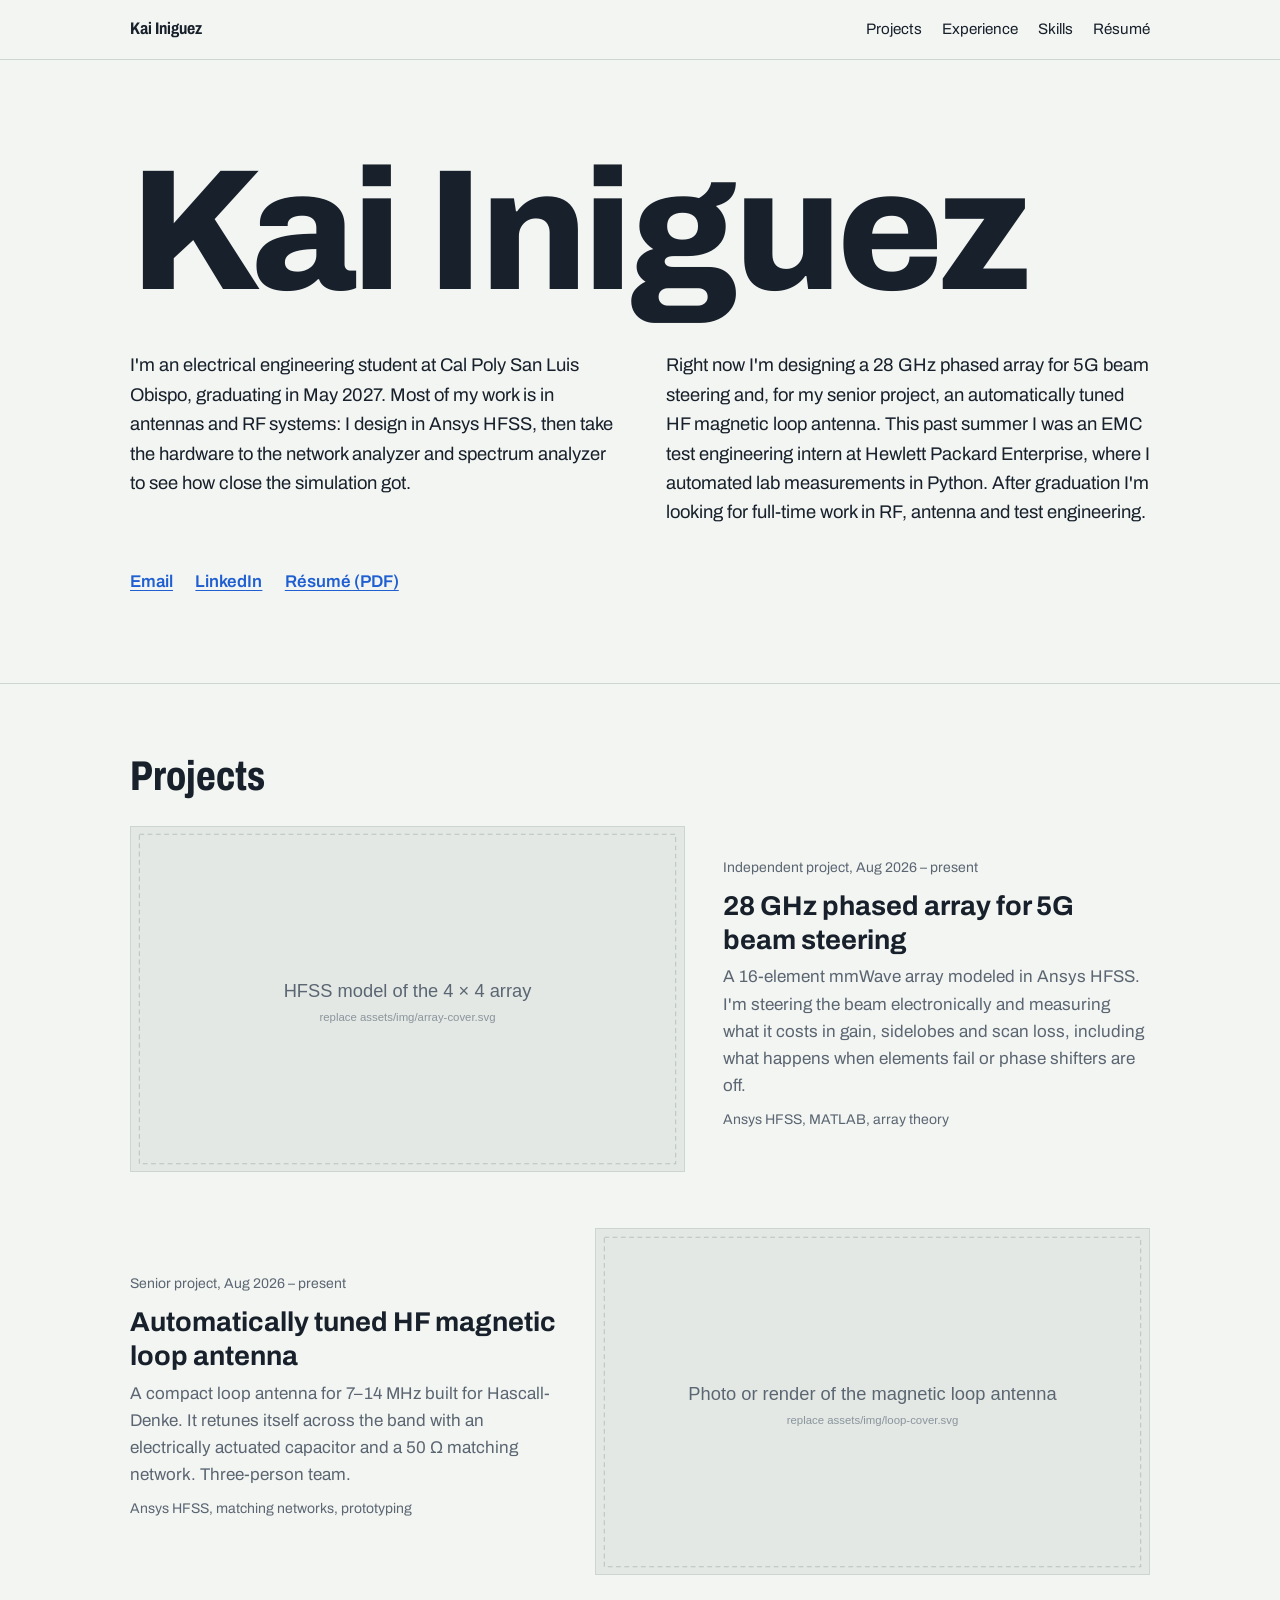
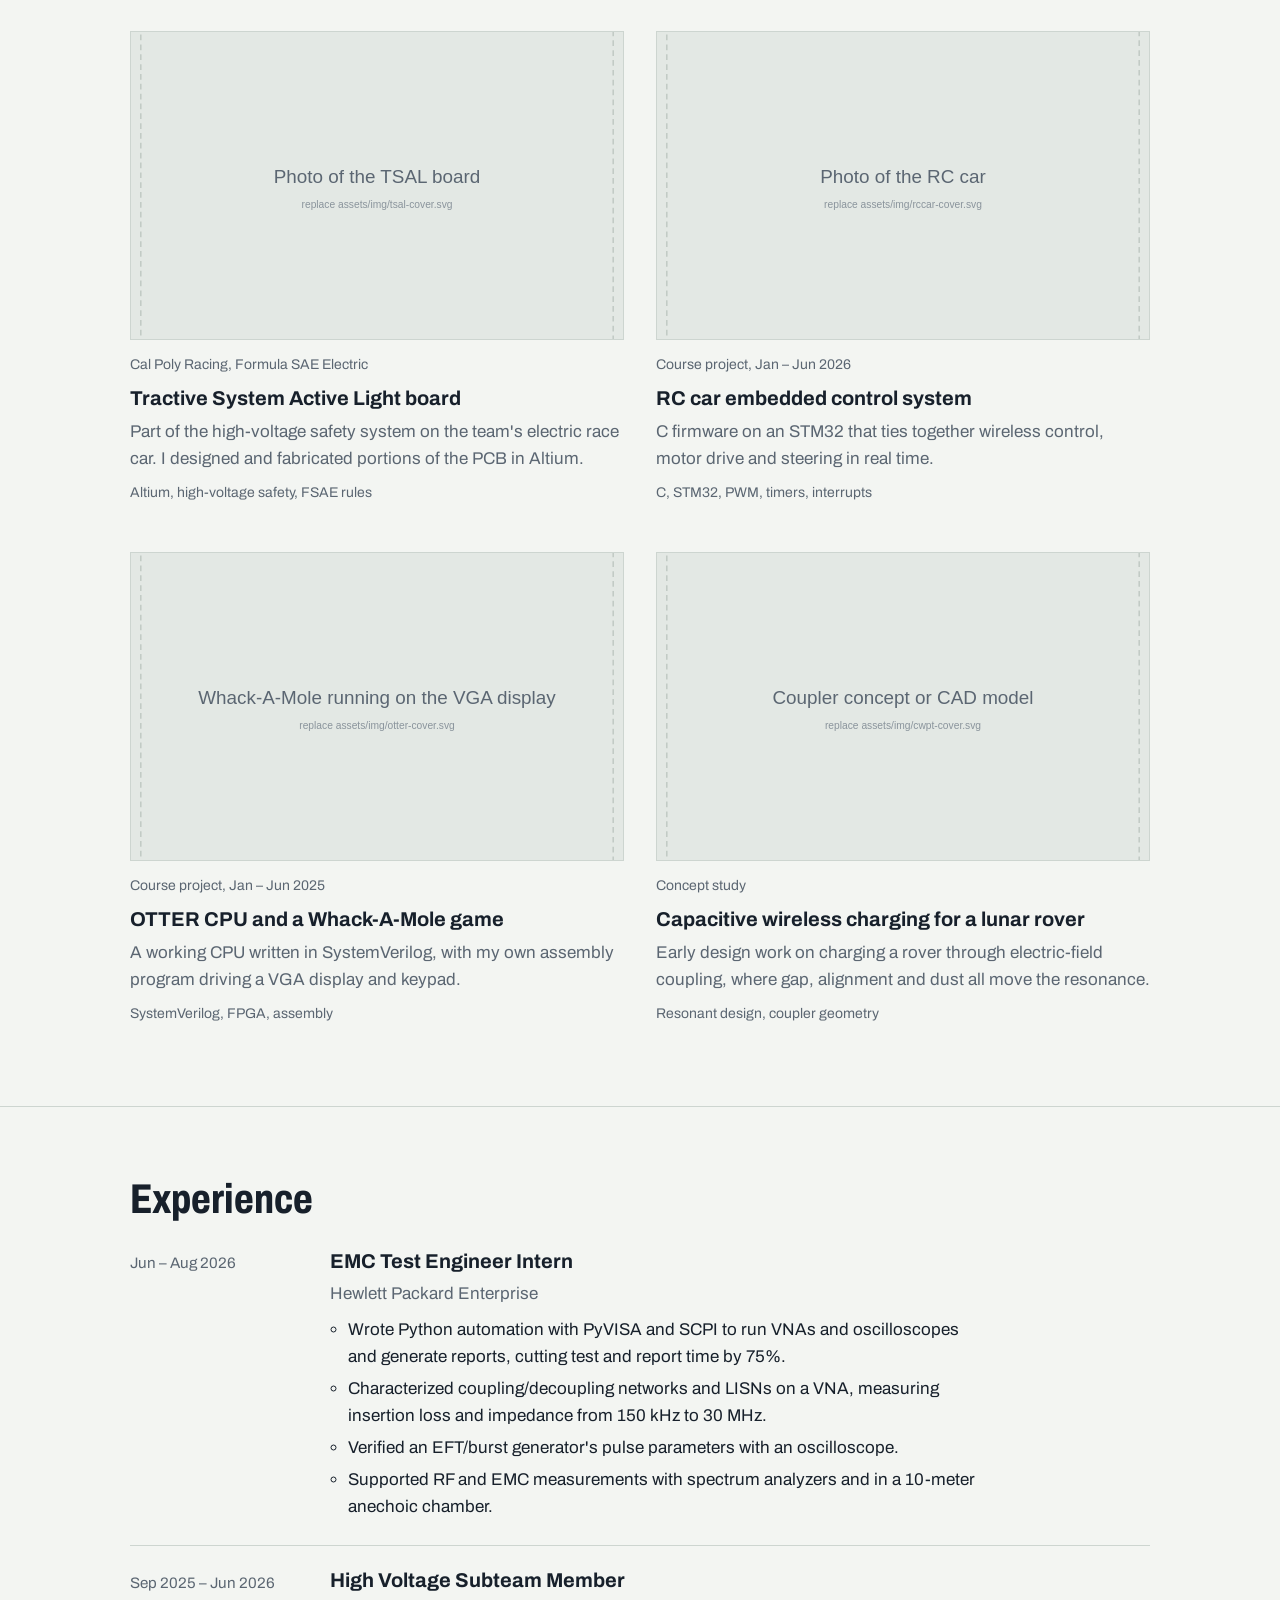
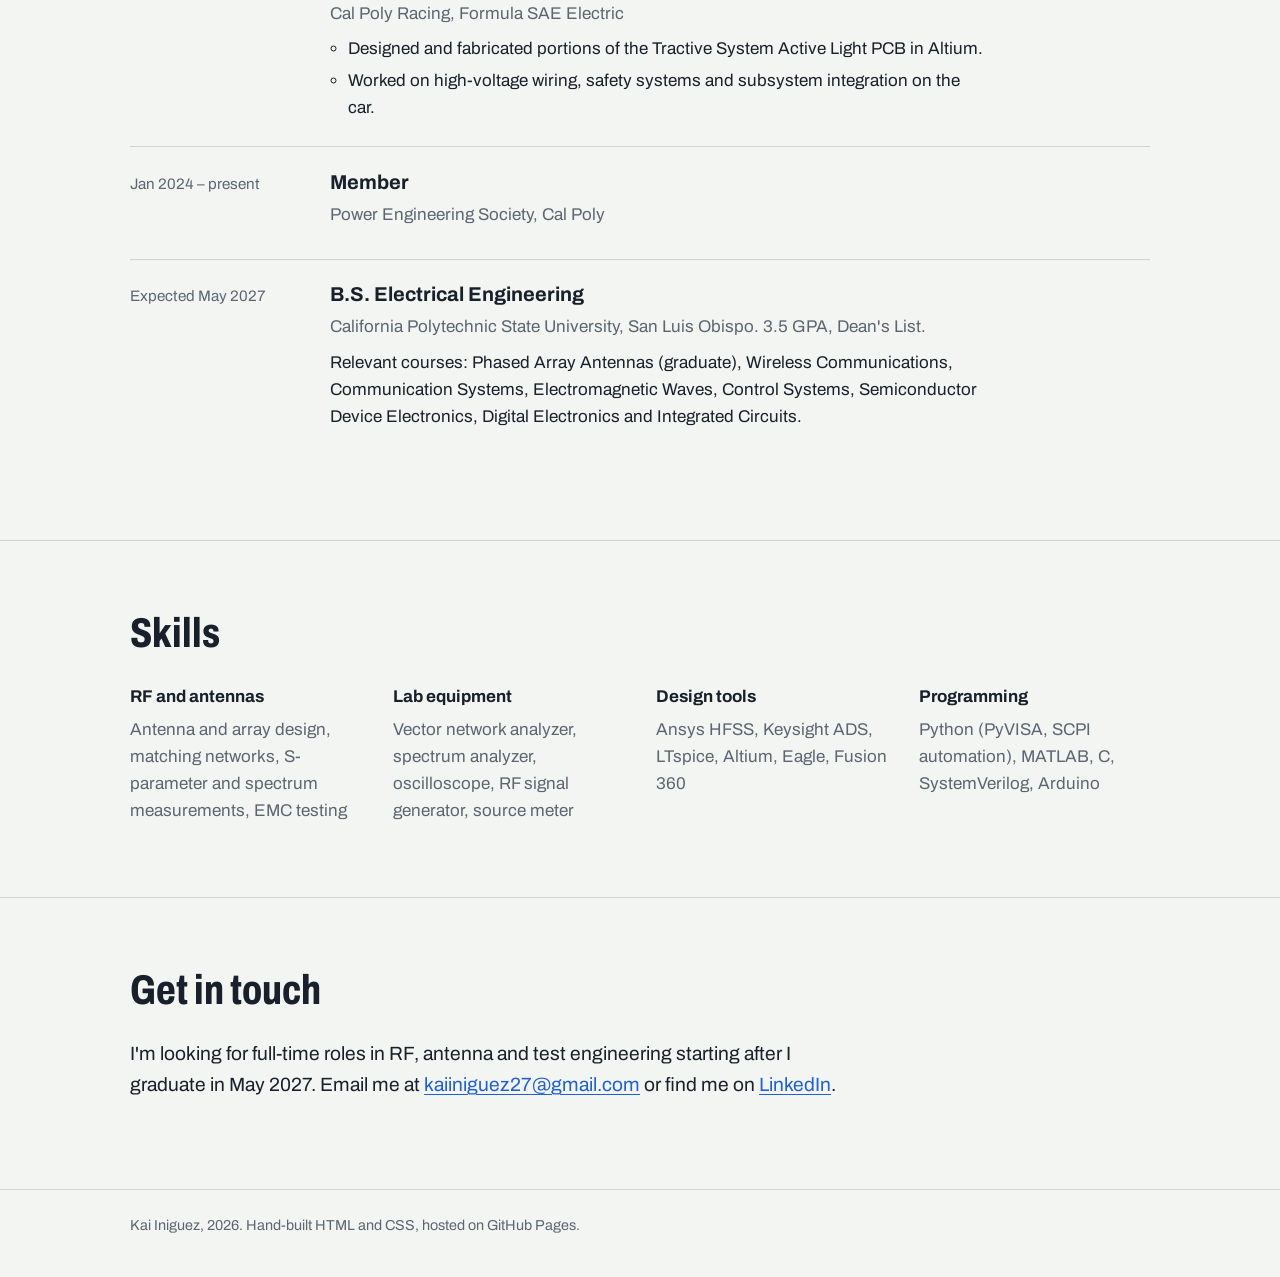
==== index.html @ 26a4c035 "Full-width name header with a longer intro Remove the network-analyzer graphic and the GitHub link, " ====
<!doctype html>
<html lang="en">
<head>
  <meta charset="utf-8">
  <meta name="viewport" content="width=device-width, initial-scale=1">
  <title>Kai Iniguez | Electrical Engineering</title>
  <meta name="description" content="Kai Iniguez, electrical engineering student at Cal Poly SLO. Antenna design, RF test and measurement, and embedded hardware projects.">
  <link rel="preconnect" href="https://fonts.googleapis.com">
  <link rel="preconnect" href="https://fonts.gstatic.com" crossorigin>
  <link href="https://fonts.googleapis.com/css2?family=Archivo:wdth,wght@62..125,400..800&display=swap" rel="stylesheet">
  <link rel="stylesheet" href="css/style.css">
</head>
<body>

  <header class="topbar">
    <div class="wrap">
      <a class="home" href="./">Kai Iniguez</a>
      <nav aria-label="Main">
        <a href="#projects">Projects</a>
        <a href="#experience">Experience</a>
        <a class="optional" href="#skills">Skills</a>
        <a href="assets/Kai-Iniguez-Resume.pdf">Résumé</a>
      </nav>
    </div>
  </header>

  <main>
    <!-- ============ INTRO ============ -->
    <div class="wrap">
      <section class="hero">
        <h1 class="display">Kai Iniguez</h1>
        <div class="intro">
          <p class="lede">
            I'm an electrical engineering student at Cal Poly San Luis Obispo,
            graduating in May 2027. Most of my work is in antennas and RF
            systems: I design in Ansys HFSS, then take the hardware to the
            network analyzer and spectrum analyzer to see how close the
            simulation got.
          </p>
          <p class="lede">
            Right now I'm designing a 28 GHz phased array for 5G beam steering
            and, for my senior project, an automatically tuned HF magnetic loop
            antenna. This past summer I was an EMC test engineering intern at
            Hewlett Packard Enterprise, where I automated lab measurements in
            Python. After graduation I'm looking for full-time work in RF,
            antenna and test engineering.
          </p>
        </div>
        <p class="links">
          <a href="mailto:kaiiniguez27@gmail.com">Email</a>
          <a href="https://www.linkedin.com/in/kai-iniguez">LinkedIn</a>
          <a href="assets/Kai-Iniguez-Resume.pdf">Résumé (PDF)</a>
        </p>
      </section>
    </div>

    <!-- ============ PROJECTS ============
         To add a project: copy one <a class="project"> block, change the
         link, image, title and text, then copy a page in /projects. -->
    <section class="section" id="projects">
      <div class="wrap">
        <h2>Projects</h2>

        <a class="feature" href="projects/phased-array.html">
          <div class="thumb">
            <img src="assets/img/array-cover.svg" alt="HFSS model of a 4 by 4 patch antenna array" loading="lazy">
          </div>
          <div>
            <p class="kind">Independent project, Aug 2026 – present</p>
            <h3>28 GHz phased array for 5G beam steering</h3>
            <p>
              A 16-element mmWave array modeled in Ansys HFSS. I'm steering the
              beam electronically and measuring what it costs in gain,
              sidelobes and scan loss, including what happens when elements
              fail or phase shifters are off.
            </p>
            <p class="tools">Ansys HFSS, MATLAB, array theory</p>
          </div>
        </a>

        <a class="feature flip" href="projects/magnetic-loop-antenna.html">
          <div class="thumb">
            <img src="assets/img/loop-cover.svg" alt="Magnetic loop antenna" loading="lazy">
          </div>
          <div>
            <p class="kind">Senior project, Aug 2026 – present</p>
            <h3>Automatically tuned HF magnetic loop antenna</h3>
            <p>
              A compact loop antenna for 7–14 MHz built for Hascall-Denke. It
              retunes itself across the band with an electrically actuated
              capacitor and a 50 Ω matching network. Three-person team.
            </p>
            <p class="tools">Ansys HFSS, matching networks, prototyping</p>
          </div>
        </a>

        <div class="grid two">
          <a class="project" href="projects/tsal-pcb.html">
            <div class="thumb">
              <img src="assets/img/tsal-cover.svg" alt="Tractive System Active Light circuit board" loading="lazy">
            </div>
            <p class="kind">Cal Poly Racing, Formula SAE Electric</p>
            <h3>Tractive System Active Light board</h3>
            <p>Part of the high-voltage safety system on the team's electric race car. I designed and fabricated portions of the PCB in Altium.</p>
            <p class="tools">Altium, high-voltage safety, FSAE rules</p>
          </a>

          <a class="project" href="projects/rc-car.html">
            <div class="thumb">
              <img src="assets/img/rccar-cover.svg" alt="RC car with STM32 controller" loading="lazy">
            </div>
            <p class="kind">Course project, Jan – Jun 2026</p>
            <h3>RC car embedded control system</h3>
            <p>C firmware on an STM32 that ties together wireless control, motor drive and steering in real time.</p>
            <p class="tools">C, STM32, PWM, timers, interrupts</p>
          </a>

          <a class="project" href="projects/otter-cpu.html">
            <div class="thumb">
              <img src="assets/img/otter-cover.svg" alt="Whack-A-Mole game on a VGA monitor" loading="lazy">
            </div>
            <p class="kind">Course project, Jan – Jun 2025</p>
            <h3>OTTER CPU and a Whack-A-Mole game</h3>
            <p>A working CPU written in SystemVerilog, with my own assembly program driving a VGA display and keypad.</p>
            <p class="tools">SystemVerilog, FPGA, assembly</p>
          </a>

          <a class="project" href="projects/capacitive-wireless-power.html">
            <div class="thumb">
              <img src="assets/img/cwpt-cover.svg" alt="Capacitive coupler concept" loading="lazy">
            </div>
            <p class="kind">Concept study</p>
            <h3>Capacitive wireless charging for a lunar rover</h3>
            <p>Early design work on charging a rover through electric-field coupling, where gap, alignment and dust all move the resonance.</p>
            <p class="tools">Resonant design, coupler geometry</p>
          </a>
        </div>
      </div>
    </section>

    <!-- ============ EXPERIENCE ============ -->
    <section class="section" id="experience">
      <div class="wrap">
        <h2>Experience</h2>
        <ol class="timeline">
          <li>
            <div class="when">Jun – Aug 2026</div>
            <div>
              <h3>EMC Test Engineer Intern</h3>
              <p class="org">Hewlett Packard Enterprise</p>
              <ul>
                <li>Wrote Python automation with PyVISA and SCPI to run VNAs and oscilloscopes and generate reports, cutting test and report time by 75%.</li>
                <li>Characterized coupling/decoupling networks and LISNs on a VNA, measuring insertion loss and impedance from 150 kHz to 30 MHz.</li>
                <li>Verified an EFT/burst generator's pulse parameters with an oscilloscope.</li>
                <li>Supported RF and EMC measurements with spectrum analyzers and in a 10-meter anechoic chamber.</li>
              </ul>
            </div>
          </li>
          <li>
            <div class="when">Sep 2025 – Jun 2026</div>
            <div>
              <h3>High Voltage Subteam Member</h3>
              <p class="org">Cal Poly Racing, Formula SAE Electric</p>
              <ul>
                <li>Designed and fabricated portions of the Tractive System Active Light PCB in Altium.</li>
                <li>Worked on high-voltage wiring, safety systems and subsystem integration on the car.</li>
              </ul>
            </div>
          </li>
          <li>
            <div class="when">Jan 2024 – present</div>
            <div>
              <h3>Member</h3>
              <p class="org">Power Engineering Society, Cal Poly</p>
            </div>
          </li>
          <li>
            <div class="when">Expected May 2027</div>
            <div>
              <h3>B.S. Electrical Engineering</h3>
              <p class="org">California Polytechnic State University, San Luis Obispo. 3.5 GPA, Dean's List.</p>
              <p>Relevant courses: Phased Array Antennas (graduate), Wireless Communications, Communication Systems, Electromagnetic Waves, Control Systems, Semiconductor Device Electronics, Digital Electronics and Integrated Circuits.</p>
            </div>
          </li>
        </ol>
      </div>
    </section>

    <!-- ============ SKILLS ============ -->
    <section class="section" id="skills">
      <div class="wrap">
        <h2>Skills</h2>
        <dl class="skills">
          <div>
            <dt>RF and antennas</dt>
            <dd>Antenna and array design, matching networks, S-parameter and spectrum measurements, EMC testing</dd>
          </div>
          <div>
            <dt>Lab equipment</dt>
            <dd>Vector network analyzer, spectrum analyzer, oscilloscope, RF signal generator, source meter</dd>
          </div>
          <div>
            <dt>Design tools</dt>
            <dd>Ansys HFSS, Keysight ADS, LTspice, Altium, Eagle, Fusion 360</dd>
          </div>
          <div>
            <dt>Programming</dt>
            <dd>Python (PyVISA, SCPI automation), MATLAB, C, SystemVerilog, Arduino</dd>
          </div>
        </dl>
      </div>
    </section>

    <!-- ============ CONTACT ============ -->
    <section class="section contact" id="contact">
      <div class="wrap">
        <h2>Get in touch</h2>
        <p>
          I'm looking for full-time roles in RF, antenna and test engineering
          starting after I graduate in May 2027. Email me at
          <a href="mailto:kaiiniguez27@gmail.com">kaiiniguez27@gmail.com</a>
          or find me on <a href="https://www.linkedin.com/in/kai-iniguez">LinkedIn</a>.
        </p>
      </div>
    </section>
  </main>

  <footer class="footer">
    <div class="wrap">Kai Iniguez, 2026. Hand-built HTML and CSS, hosted on GitHub Pages.</div>
  </footer>

</body>
</html>
---- css/style.css ----
/* ------------------------------------------------------------------
   Portfolio styles
   Colors and fonts live in :root so you can retheme in one place.
   ------------------------------------------------------------------ */

:root {
  --paper: #f3f5f2;
  --ink: #17202b;
  --muted: #5b6672;
  --rule: #cdd5d0;
  --probe: #1f5fd1;      /* link + accent color (scope channel 2 blue) */
  --screen: #10161c;     /* oscilloscope screen in the header */
  --trace: #f2c230;      /* oscilloscope trace */
  --grat: #26313b;       /* oscilloscope graticule */

  --font: "Archivo", system-ui, -apple-system, "Segoe UI", sans-serif;
  --measure: 66ch;
  --page: 1100px;
  --gutter: clamp(16px, 4vw, 40px);
}

*,
*::before,
*::after { box-sizing: border-box; }

html { -webkit-text-size-adjust: 100%; }

body {
  margin: 0;
  background: var(--paper);
  color: var(--ink);
  font-family: var(--font);
  font-size: 1.0625rem;
  line-height: 1.6;
  font-variation-settings: "wdth" 100;
}

img { max-width: 100%; display: block; }

a { color: var(--probe); text-underline-offset: 0.18em; text-decoration-thickness: 1px; }
a:hover { text-decoration-thickness: 2px; }
a:focus-visible,
button:focus-visible {
  outline: 2px solid var(--probe);
  outline-offset: 3px;
  border-radius: 2px;
}

.wrap {
  max-width: var(--page);
  margin: 0 auto;
  padding: 0 var(--gutter);
}

/* ---------- top bar ---------- */

.topbar {
  border-bottom: 1px solid var(--rule);
}
.topbar .wrap {
  display: flex;
  align-items: baseline;
  justify-content: space-between;
  gap: 1rem;
  padding-top: 1rem;
  padding-bottom: 1rem;
}
.topbar .home {
  color: var(--ink);
  text-decoration: none;
  font-weight: 700;
  font-stretch: 80%;
  font-variation-settings: "wdth" 80;
  font-size: 1.05rem;
}
.topbar nav {
  display: flex;
  gap: 1.25rem;
  flex-wrap: wrap;
  font-size: 0.95rem;
}
.topbar nav a { color: var(--ink); text-decoration: none; }
.topbar nav a:hover { color: var(--probe); }

/* ---------- display type ---------- */

.display {
  font-weight: 800;
  font-variation-settings: "wdth" 68;
  font-stretch: 68%;
  line-height: 0.92;
  letter-spacing: -0.01em;
  margin: 0;
}

h2 {
  font-weight: 750;
  font-variation-settings: "wdth" 75;
  font-stretch: 75%;
  font-size: clamp(1.9rem, 4vw, 2.6rem);
  line-height: 1;
  margin: 0 0 1.75rem;
}

h3 {
  font-weight: 700;
  font-size: 1.25rem;
  line-height: 1.25;
  margin: 0 0 0.4rem;
}

p { margin: 0 0 1rem; max-width: var(--measure); }

/* ---------- hero ---------- */

.hero {
  padding: clamp(3rem, 8vw, 6rem) 0 clamp(3rem, 6vw, 4.5rem);
}
/* name runs the full width of the page */
.hero .display {
  font-size: clamp(3.2rem, 14.5vw, 10.75rem);
  font-variation-settings: "wdth" 100;
  font-stretch: 100%;
  letter-spacing: -0.025em;
  line-height: 0.88;
  margin-bottom: clamp(1.75rem, 4vw, 2.75rem);
}
.hero .intro {
  display: grid;
  grid-template-columns: 1fr 1fr;
  gap: 0 clamp(1.5rem, 4vw, 3.5rem);
}
.hero .lede {
  font-size: 1.15rem;
  margin: 0 0 1rem;
  max-width: 48ch;
}
.hero .links {
  display: flex;
  flex-wrap: wrap;
  gap: 0.6rem 1.4rem;
  margin-top: 1.5rem;
  font-weight: 600;
}

/* The oscilloscope: the one decorative moment on the site */
.scope {
  background: var(--screen);
  border-radius: 6px;
  padding: 14px 14px 10px;
  color: #9fb0bf;
  font-size: 0.8rem;
}
.scope svg { width: 100%; height: auto; display: block; }
.scope .grat line { stroke: var(--grat); stroke-width: 1; }
.scope .grat line.axis { stroke: #3a4752; }
.scope .wave {
  fill: none;
  stroke: var(--trace);
  stroke-width: 2.25;
  stroke-linejoin: round;
  filter: drop-shadow(0 0 3px rgba(242, 194, 48, 0.55));
  stroke-dasharray: 1600;
  stroke-dashoffset: 1600;
  animation: sweep 2.4s cubic-bezier(.45, .05, .35, 1) 0.3s forwards;
}
.scope .readout {
  display: flex;
  justify-content: space-between;
  gap: 1rem;
  padding-top: 8px;
  font-variant-numeric: tabular-nums;
}
.scope .readout b { color: var(--trace); font-weight: 600; }

@keyframes sweep { to { stroke-dashoffset: 0; } }

@media (prefers-reduced-motion: reduce) {
  .scope .wave { animation: none; stroke-dashoffset: 0; }
}

/* ---------- sections ---------- */

.section {
  border-top: 1px solid var(--rule);
  padding: clamp(2.75rem, 6vw, 4.5rem) 0;
}

/* ---------- project index ---------- */

.feature {
  display: grid;
  grid-template-columns: 1.3fr 1fr;
  gap: clamp(1.25rem, 3vw, 2.5rem);
  align-items: center;
  text-decoration: none;
  color: inherit;
  margin-bottom: clamp(2.5rem, 5vw, 3.5rem);
}
.feature h3 { font-size: 1.7rem; }

.grid {
  display: grid;
  grid-template-columns: repeat(3, 1fr);
  gap: clamp(1.75rem, 3vw, 2.5rem) clamp(1.25rem, 2.5vw, 2rem);
}

.project {
  display: block;
  text-decoration: none;
  color: inherit;
}
.project .thumb,
.feature .thumb {
  border: 1px solid var(--rule);
  background: #e6eae6;
  aspect-ratio: 4 / 3;
  overflow: hidden;
  margin-bottom: 0.9rem;
}
.feature .thumb { aspect-ratio: 16 / 10; margin-bottom: 0; }
.project .thumb img,
.feature .thumb img {
  width: 100%;
  height: 100%;
  object-fit: cover;
}
.project p,
.feature p { color: var(--muted); margin-bottom: 0.6rem; }
.project h3,
.feature h3 { color: var(--ink); }

.project:hover h3,
.feature:hover h3 { color: var(--probe); text-decoration: underline; text-underline-offset: 0.18em; }

.tools {
  font-size: 0.875rem;
  color: var(--ink);
  margin: 0;
}
.kind {
  font-size: 0.875rem;
  color: var(--muted);
  margin: 0 0 0.3rem;
}

/* ---------- experience ---------- */

.timeline { list-style: none; padding: 0; margin: 0; }
.timeline li {
  display: grid;
  grid-template-columns: 11rem 1fr;
  gap: 1.5rem;
  padding: 1.4rem 0;
  border-top: 1px solid var(--rule);
}
.timeline li:first-child { border-top: 0; padding-top: 0; }
.timeline .when {
  color: var(--muted);
  font-size: 0.95rem;
  font-variant-numeric: tabular-nums;
  padding-top: 0.15rem;
}
.timeline .org { color: var(--muted); margin: 0 0 0.5rem; }
.timeline ul { margin: 0; padding-left: 1.1rem; max-width: var(--measure); }
.timeline ul li { display: list-item; border: 0; padding: 0.15rem 0; }

/* ---------- skills ---------- */

.skills {
  display: grid;
  grid-template-columns: repeat(4, 1fr);
  gap: 1.5rem 2rem;
  margin: 0;
}
.skills dt { font-weight: 700; margin-bottom: 0.35rem; }
.skills dd { margin: 0; color: var(--muted); }

/* ---------- contact / footer ---------- */

.contact p { font-size: 1.2rem; }

.footer {
  border-top: 1px solid var(--rule);
  padding: 1.5rem 0 2.5rem;
  color: var(--muted);
  font-size: 0.9rem;
}

/* ---------- project detail page ---------- */

.back {
  display: inline-block;
  margin: 2rem 0 0;
  font-weight: 600;
}

.detail-head {
  padding: 1.75rem 0 2.25rem;
}
.detail-head .display { font-size: clamp(2.8rem, 8vw, 5.5rem); max-width: 16ch; }
.detail-head .lede { font-size: 1.2rem; margin-top: 1.25rem; max-width: 52ch; }

.specs {
  width: 100%;
  border-collapse: collapse;
  margin: 0 0 2.5rem;
  font-size: 0.975rem;
}
.specs th,
.specs td {
  text-align: left;
  vertical-align: top;
  padding: 0.6rem 0;
  border-top: 1px solid var(--rule);
}
.specs tr:last-child th,
.specs tr:last-child td { border-bottom: 1px solid var(--rule); }
.specs th { width: 9rem; font-weight: 600; color: var(--muted); padding-right: 1rem; }

.detail-body {
  display: grid;
  grid-template-columns: minmax(0, 1fr) 17rem;
  gap: clamp(2rem, 5vw, 4rem);
  align-items: start;
}
.detail-body aside { position: sticky; top: 1.5rem; }
.detail-body aside .specs { margin-bottom: 1.25rem; }
.detail-body aside .specs th { width: auto; display: block; border: 0; padding: 0.7rem 0 0; }
.detail-body aside .specs td { display: block; border-top: 0; padding-top: 0.1rem; }
.detail-body aside .specs tr { display: block; border-top: 1px solid var(--rule); }
.detail-body aside .specs tr:last-child { border-bottom: 1px solid var(--rule); }
.detail-body aside .specs tr:last-child th,
.detail-body aside .specs tr:last-child td { border-bottom: 0; }
.detail-body aside .specs td { padding-bottom: 0.7rem; }
.detail-body aside .actions { display: grid; gap: 0.5rem; font-weight: 600; }

.prose h2 {
  font-size: 1.75rem;
  margin: 2.75rem 0 1rem;
}
.prose h2:first-child { margin-top: 0; }
.prose ul,
.prose ol { max-width: var(--measure); padding-left: 1.2rem; margin: 0 0 1rem; }
.prose li { margin-bottom: 0.35rem; }

figure { margin: 2rem 0; }
figure img { border: 1px solid var(--rule); background: #e6eae6; width: 100%; }
figcaption { font-size: 0.9rem; color: var(--muted); margin-top: 0.5rem; max-width: var(--measure); }

.hero-img { margin: 0 0 3rem; }
.hero-img img { aspect-ratio: 16 / 8; object-fit: cover; }

.pair {
  display: grid;
  grid-template-columns: 1fr 1fr;
  gap: 1rem;
}
.pair figure { margin: 0; }

.numbers {
  display: grid;
  grid-template-columns: repeat(3, 1fr);
  gap: 1rem;
  margin: 1.5rem 0 2rem;
  padding: 0;
  list-style: none;
}
.numbers li {
  border-left: 3px solid var(--probe);
  padding: 0.2rem 0 0.2rem 0.9rem;
  color: var(--muted);
  font-size: 0.95rem;
  line-height: 1.35;
}
.numbers strong {
  display: block;
  color: var(--ink);
  font-size: 1.6rem;
  font-variation-settings: "wdth" 75;
  font-stretch: 75%;
  font-variant-numeric: tabular-nums;
}

.next {
  display: flex;
  justify-content: space-between;
  gap: 1rem;
  border-top: 1px solid var(--rule);
  margin-top: 4rem;
  padding: 1.5rem 0;
  font-weight: 600;
}

/* ---------- responsive ---------- */

@media (max-width: 900px) {
  .hero .intro { grid-template-columns: 1fr; }
  .grid { grid-template-columns: repeat(2, 1fr); }
  .skills { grid-template-columns: repeat(2, 1fr); }
  .detail-body { grid-template-columns: 1fr; }
  .detail-body aside { position: static; order: -1; }
}

@media (max-width: 640px) {
  body { font-size: 1rem; }
  .feature { grid-template-columns: 1fr; }
  .grid { grid-template-columns: 1fr; }
  .timeline li { grid-template-columns: 1fr; gap: 0.25rem; }
  .skills { grid-template-columns: 1fr; }
  .pair { grid-template-columns: 1fr; }
  .numbers { grid-template-columns: 1fr; }
  .topbar nav { gap: 0.9rem; }
  .topbar nav a.optional { display: none; }
}

.prose .numbers { padding-left: 0; max-width: none; }

/* second featured project: image on the right */
.feature.flip > .thumb { order: 2; }
.feature.flip { grid-template-columns: 1fr 1.3fr; }

/* two-column project grid */
.grid.two { grid-template-columns: repeat(2, 1fr); }
.grid.two .thumb { aspect-ratio: 16 / 10; }

@media (max-width: 640px) {
  .feature.flip { grid-template-columns: 1fr; }
  .feature.flip > .thumb { order: 0; }
  .grid.two { grid-template-columns: 1fr; }
}

/* note shown on in-progress project pages */
.status {
  border-left: 3px solid var(--trace);
  padding: 0.2rem 0 0.2rem 0.9rem;
  color: var(--muted);
}
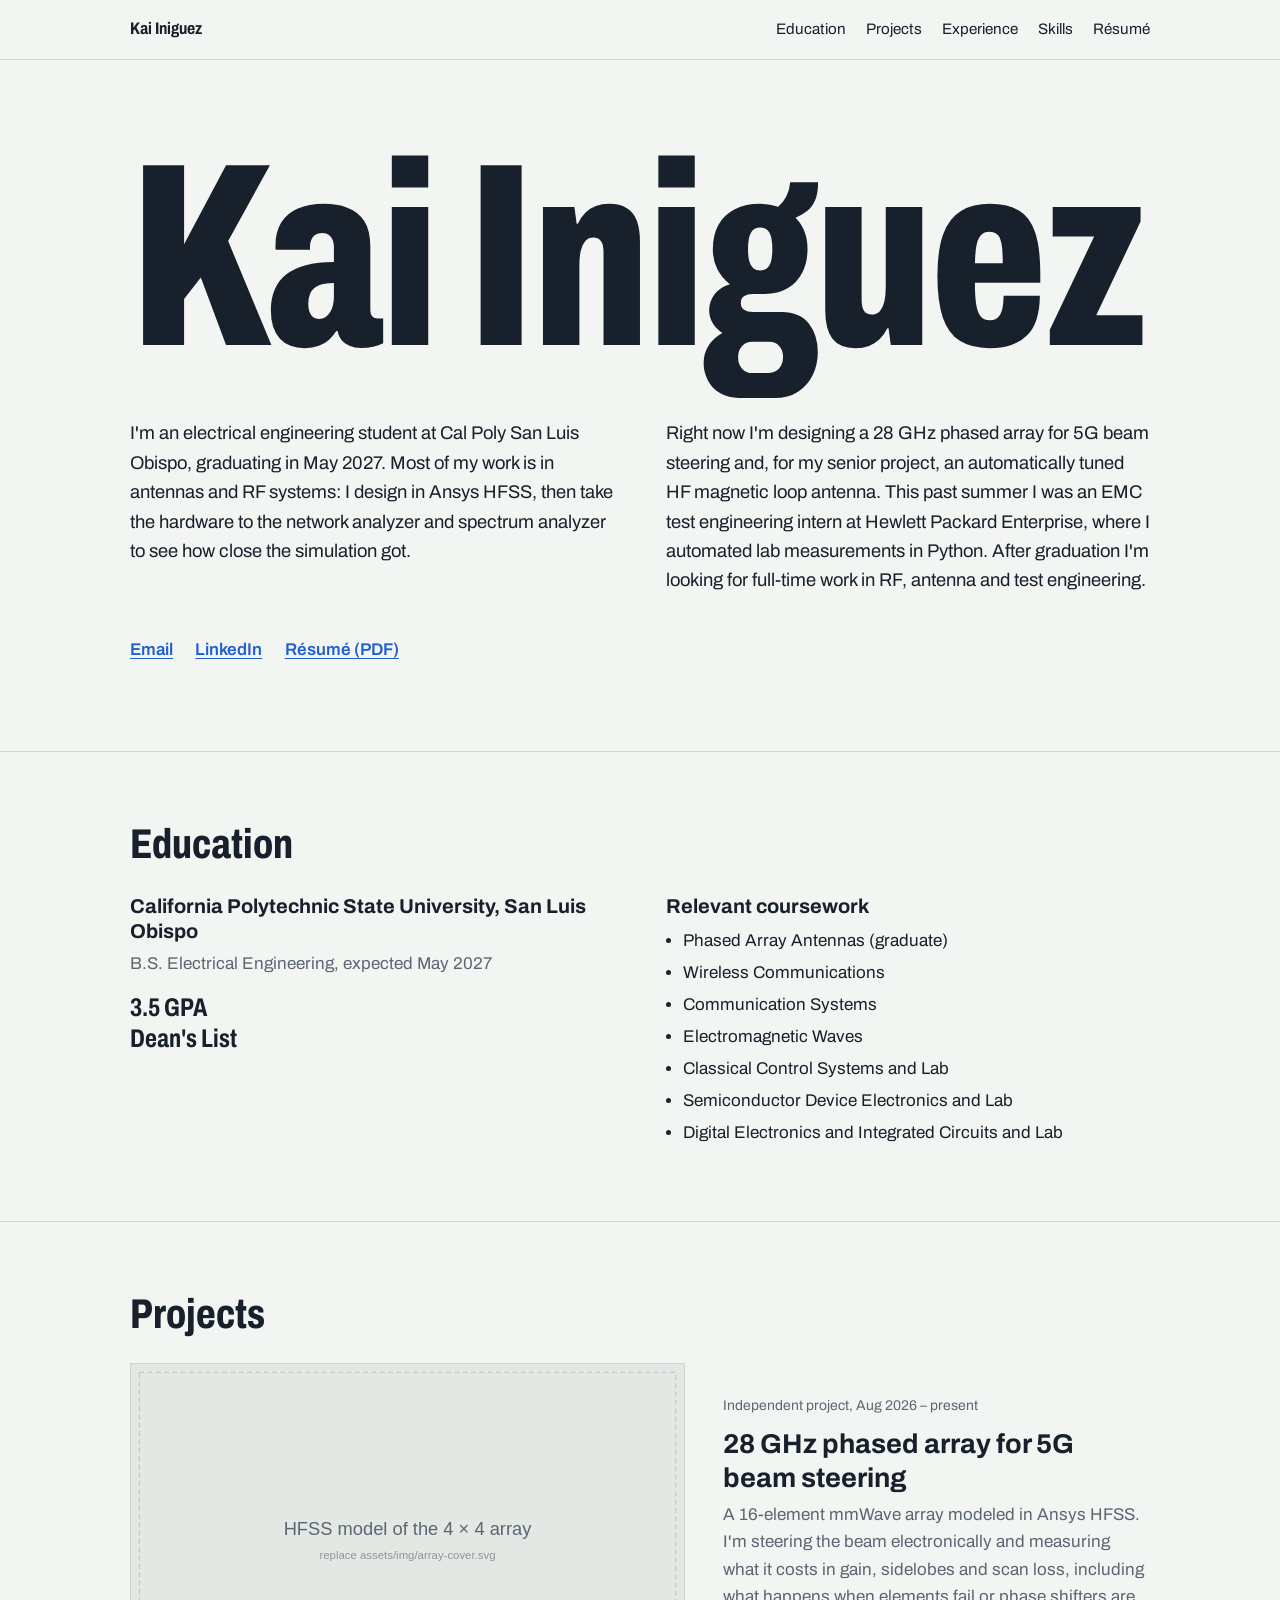
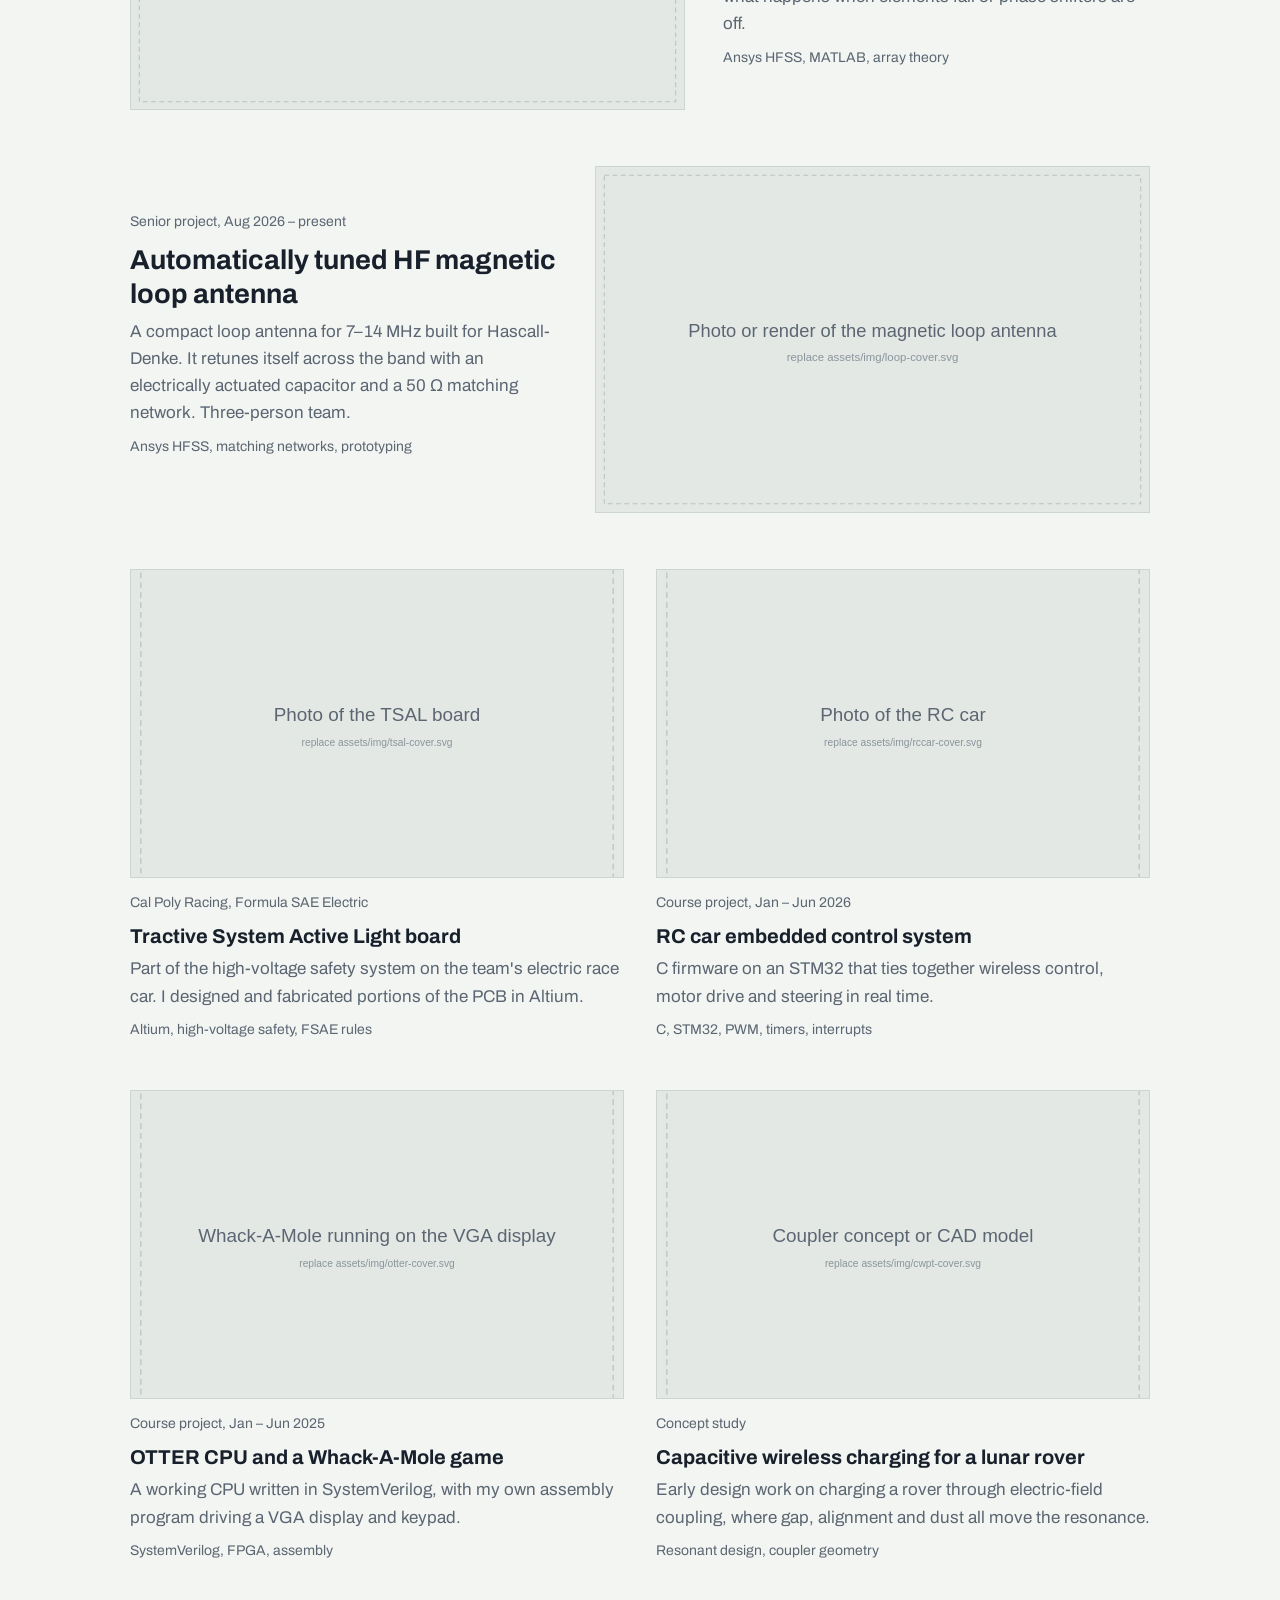
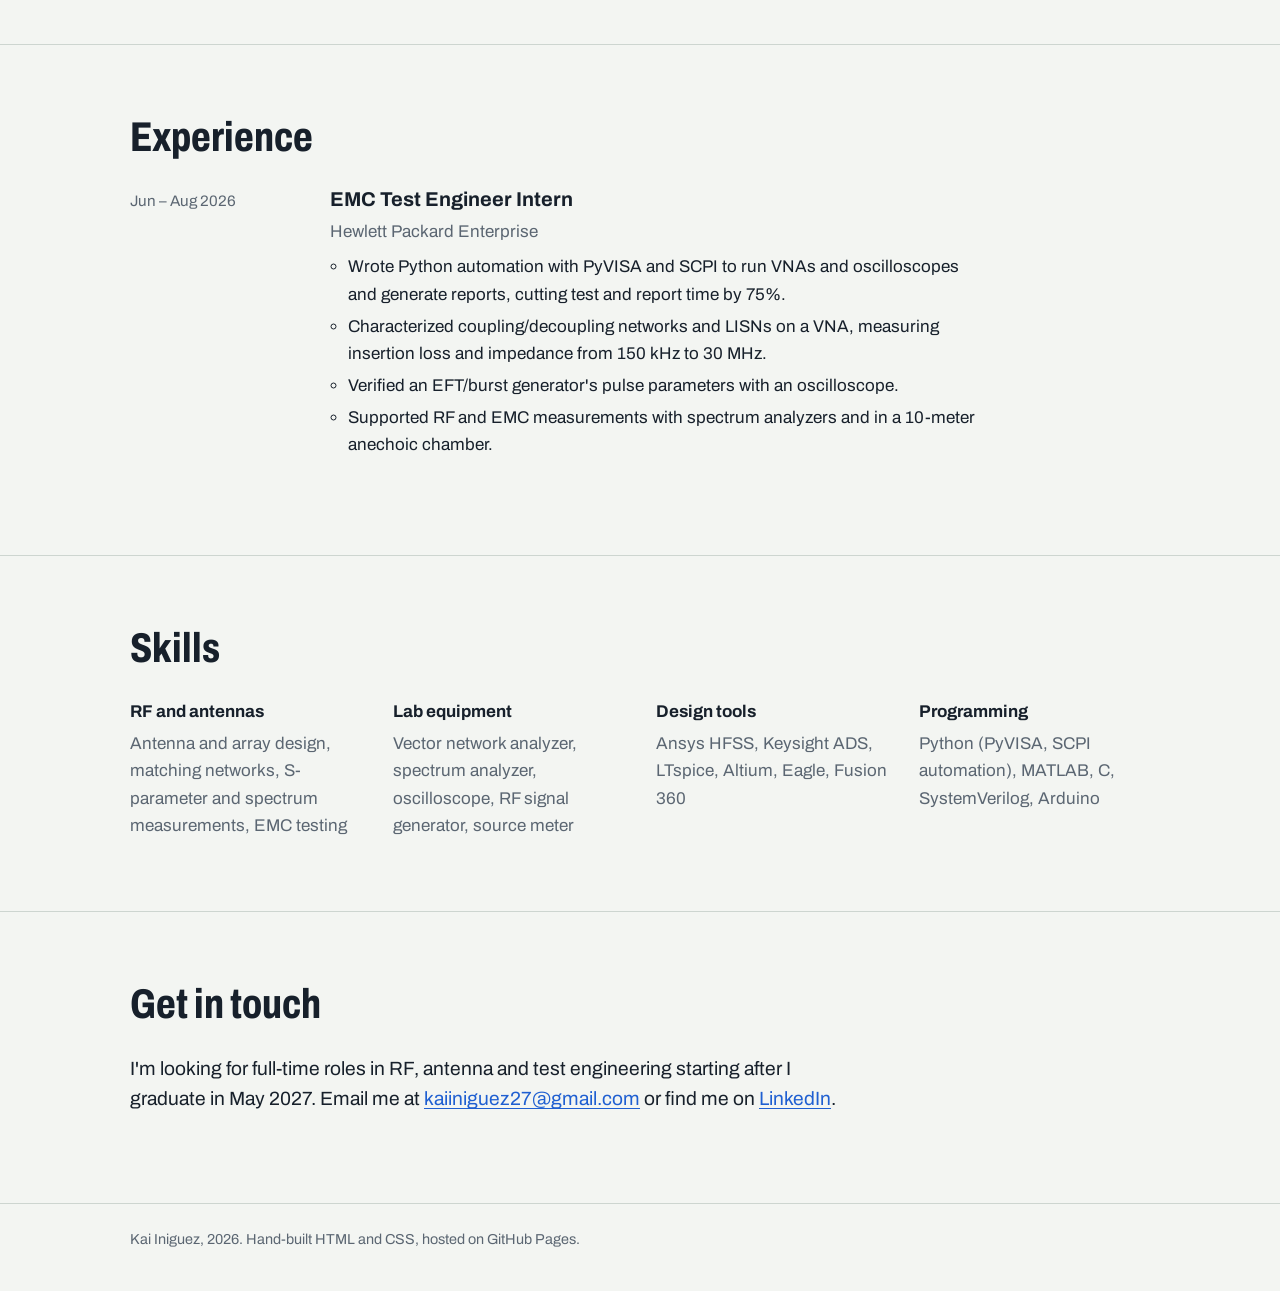
==== commit 75836171: "Add Education section, trim Experience to HPE, fit name to page width Also version the stylesheet li" ====
--- a/index.html
+++ b/index.html
@@ -8,7 +8,7 @@
   <link rel="preconnect" href="https://fonts.googleapis.com">
   <link rel="preconnect" href="https://fonts.gstatic.com" crossorigin>
   <link href="https://fonts.googleapis.com/css2?family=Archivo:wdth,wght@62..125,400..800&display=swap" rel="stylesheet">
-  <link rel="stylesheet" href="css/style.css">
+  <link rel="stylesheet" href="css/style.css?v=5">
 </head>
 <body>
 
@@ -16,6 +16,7 @@
     <div class="wrap">
       <a class="home" href="./">Kai Iniguez</a>
       <nav aria-label="Main">
+        <a class="optional" href="#education">Education</a>
         <a href="#projects">Projects</a>
         <a href="#experience">Experience</a>
         <a class="optional" href="#skills">Skills</a>
@@ -27,8 +28,8 @@
   <main>
     <!-- ============ INTRO ============ -->
     <div class="wrap">
-      <section class="hero">
-        <h1 class="display">Kai Iniguez</h1>
+      <section class="masthead">
+        <h1 class="display" id="name">Kai Iniguez</h1>
         <div class="intro">
           <p class="lede">
             I'm an electrical engineering student at Cal Poly San Luis Obispo,
@@ -54,6 +55,32 @@
       </section>
     </div>
 
+    <!-- ============ EDUCATION ============ -->
+    <section class="section" id="education">
+      <div class="wrap">
+        <h2>Education</h2>
+        <div class="edu">
+          <div>
+            <h3>California Polytechnic State University, San Luis Obispo</h3>
+            <p class="org">B.S. Electrical Engineering, expected May 2027</p>
+            <p class="edu-stats">3.5 GPA<br>Dean's List</p>
+          </div>
+          <div>
+            <h3>Relevant coursework</h3>
+            <ul class="courses">
+              <li>Phased Array Antennas (graduate)</li>
+              <li>Wireless Communications</li>
+              <li>Communication Systems</li>
+              <li>Electromagnetic Waves</li>
+              <li>Classical Control Systems and Lab</li>
+              <li>Semiconductor Device Electronics and Lab</li>
+              <li>Digital Electronics and Integrated Circuits and Lab</li>
+            </ul>
+          </div>
+        </div>
+      </div>
+    </section>
+
     <!-- ============ PROJECTS ============
          To add a project: copy one <a class="project"> block, change the
          link, image, title and text, then copy a page in /projects. -->
@@ -156,32 +183,6 @@
               </ul>
             </div>
           </li>
-          <li>
-            <div class="when">Sep 2025 – Jun 2026</div>
-            <div>
-              <h3>High Voltage Subteam Member</h3>
-              <p class="org">Cal Poly Racing, Formula SAE Electric</p>
-              <ul>
-                <li>Designed and fabricated portions of the Tractive System Active Light PCB in Altium.</li>
-                <li>Worked on high-voltage wiring, safety systems and subsystem integration on the car.</li>
-              </ul>
-            </div>
-          </li>
-          <li>
-            <div class="when">Jan 2024 – present</div>
-            <div>
-              <h3>Member</h3>
-              <p class="org">Power Engineering Society, Cal Poly</p>
-            </div>
-          </li>
-          <li>
-            <div class="when">Expected May 2027</div>
-            <div>
-              <h3>B.S. Electrical Engineering</h3>
-              <p class="org">California Polytechnic State University, San Luis Obispo. 3.5 GPA, Dean's List.</p>
-              <p>Relevant courses: Phased Array Antennas (graduate), Wireless Communications, Communication Systems, Electromagnetic Waves, Control Systems, Semiconductor Device Electronics, Digital Electronics and Integrated Circuits.</p>
-            </div>
-          </li>
         </ol>
       </div>
     </section>
@@ -229,5 +230,21 @@
     <div class="wrap">Kai Iniguez, 2026. Hand-built HTML and CSS, hosted on GitHub Pages.</div>
   </footer>
 
+  <script>
+    // Scale the name so it spans the full width of the page.
+    (function () {
+      var name = document.getElementById("name");
+      if (!name) return;
+      function fit() {
+        name.style.fontSize = "100px";
+        var box = name.parentElement.clientWidth;
+        var w = name.getBoundingClientRect().width;
+        if (w > 0) name.style.fontSize = (100 * box / w * 0.995) + "px";
+      }
+      fit();
+      if (document.fonts) document.fonts.ready.then(fit);
+      window.addEventListener("resize", fit);
+    })();
+  </script>
 </body>
 </html>
--- a/css/style.css
+++ b/css/style.css
@@ -113,29 +113,29 @@
 
 /* ---------- hero ---------- */
 
-.hero {
-  padding: clamp(3rem, 8vw, 6rem) 0 clamp(3rem, 6vw, 4.5rem);
-}
-/* name runs the full width of the page */
-.hero .display {
-  font-size: clamp(3.2rem, 14.5vw, 10.75rem);
-  font-variation-settings: "wdth" 100;
-  font-stretch: 100%;
-  letter-spacing: -0.025em;
-  line-height: 0.88;
-  margin-bottom: clamp(1.75rem, 4vw, 2.75rem);
-}
-.hero .intro {
+/* Name spans the full width (a small script in index.html sizes it);
+   the description sits underneath. */
+.masthead {
+  padding: clamp(2.5rem, 7vw, 5rem) 0 clamp(3rem, 6vw, 4.5rem);
+}
+.masthead .display {
+  display: inline-block;
+  font-size: clamp(3rem, 14vw, 10rem);
+  white-space: nowrap;
+  line-height: 0.9;
+  margin: 0 0 clamp(1.75rem, 4vw, 2.75rem);
+}
+.masthead .intro {
   display: grid;
   grid-template-columns: 1fr 1fr;
   gap: 0 clamp(1.5rem, 4vw, 3.5rem);
 }
-.hero .lede {
+.masthead .lede {
   font-size: 1.15rem;
   margin: 0 0 1rem;
   max-width: 48ch;
 }
-.hero .links {
+.masthead .links {
   display: flex;
   flex-wrap: wrap;
   gap: 0.6rem 1.4rem;
@@ -395,7 +395,8 @@
 /* ---------- responsive ---------- */
 
 @media (max-width: 900px) {
-  .hero .intro { grid-template-columns: 1fr; }
+  .masthead .intro { grid-template-columns: 1fr; }
+  .edu { grid-template-columns: 1fr; }
   .grid { grid-template-columns: repeat(2, 1fr); }
   .skills { grid-template-columns: repeat(2, 1fr); }
   .detail-body { grid-template-columns: 1fr; }
@@ -436,3 +437,25 @@
   padding: 0.2rem 0 0.2rem 0.9rem;
   color: var(--muted);
 }
+
+/* ---------- education ---------- */
+
+.edu {
+  display: grid;
+  grid-template-columns: 1fr 1fr;
+  gap: 1.5rem clamp(1.5rem, 4vw, 3.5rem);
+}
+.edu .org { color: var(--muted); margin: 0 0 1rem; }
+.edu-stats {
+  font-size: 1.6rem;
+  font-weight: 700;
+  font-variation-settings: "wdth" 75;
+  font-stretch: 75%;
+  line-height: 1.2;
+}
+.courses {
+  margin: 0;
+  padding-left: 1.1rem;
+  color: var(--ink);
+}
+.courses li { padding: 0.15rem 0; }
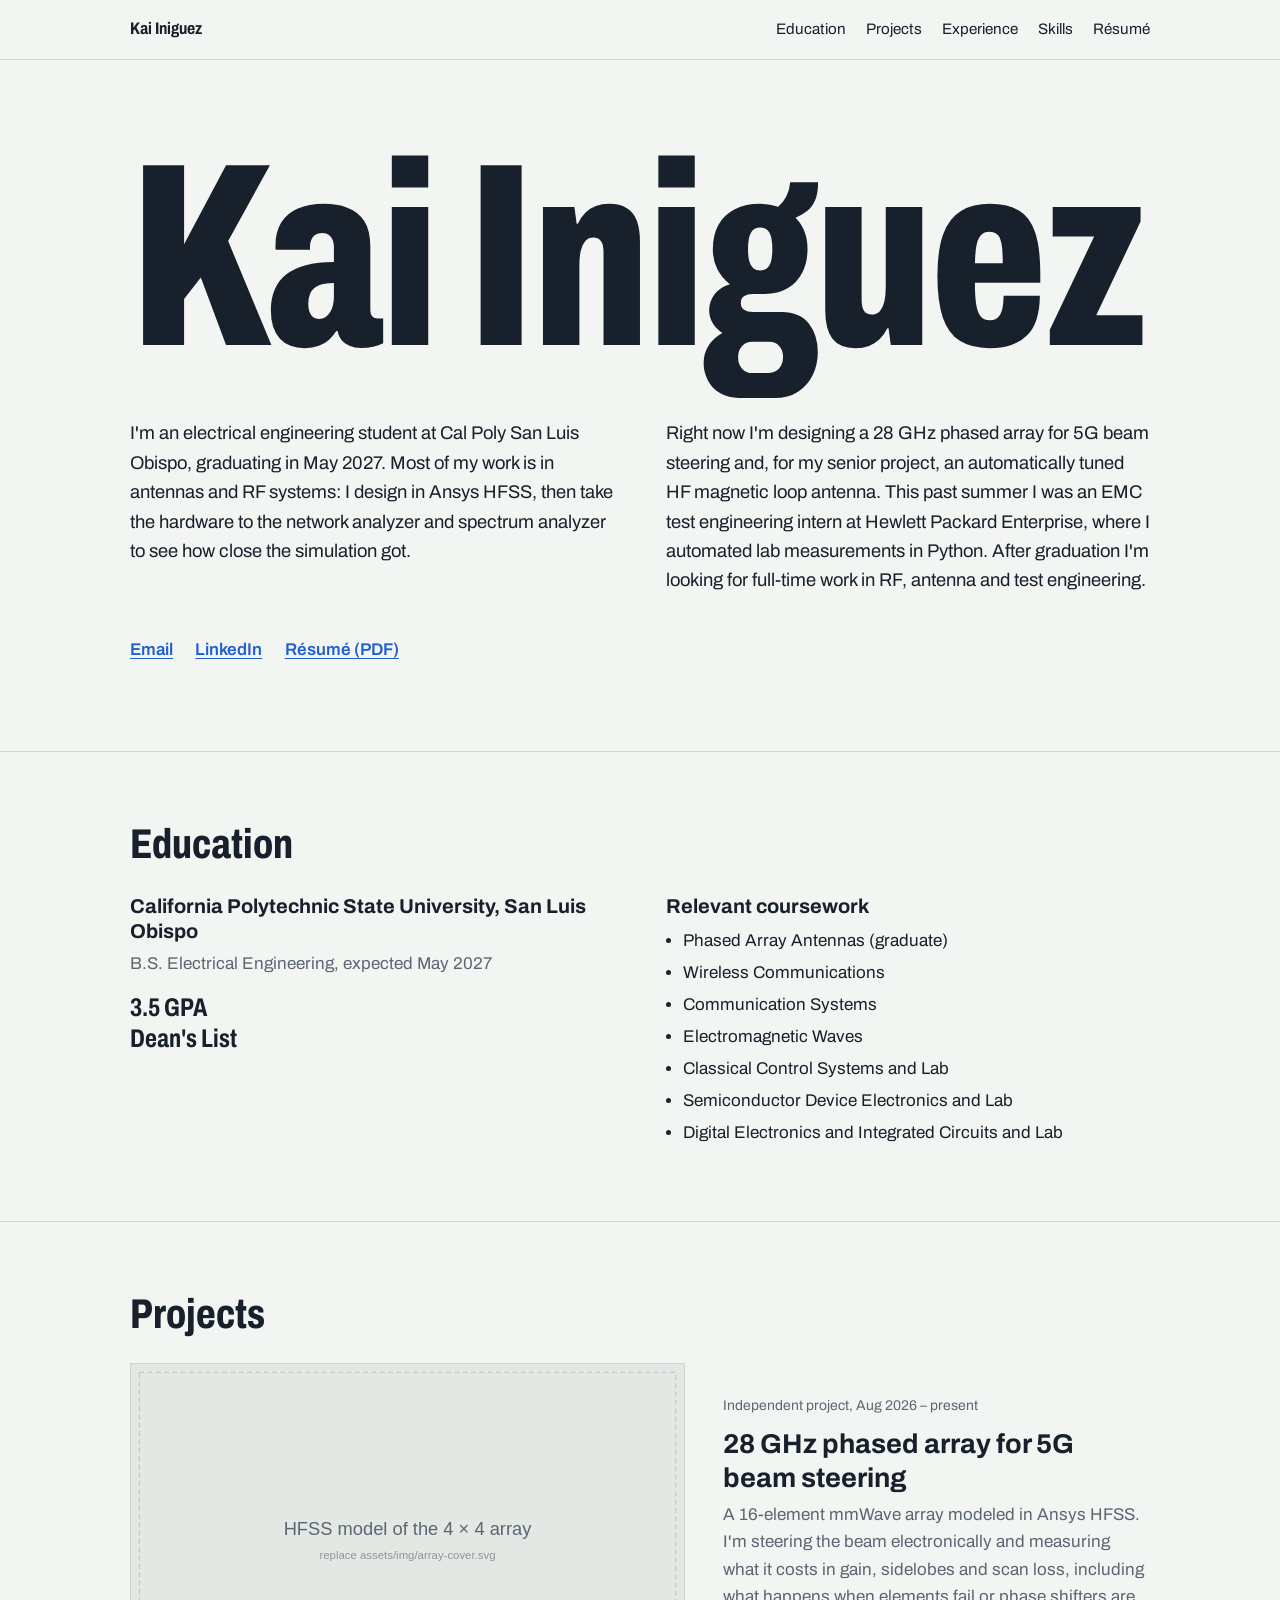
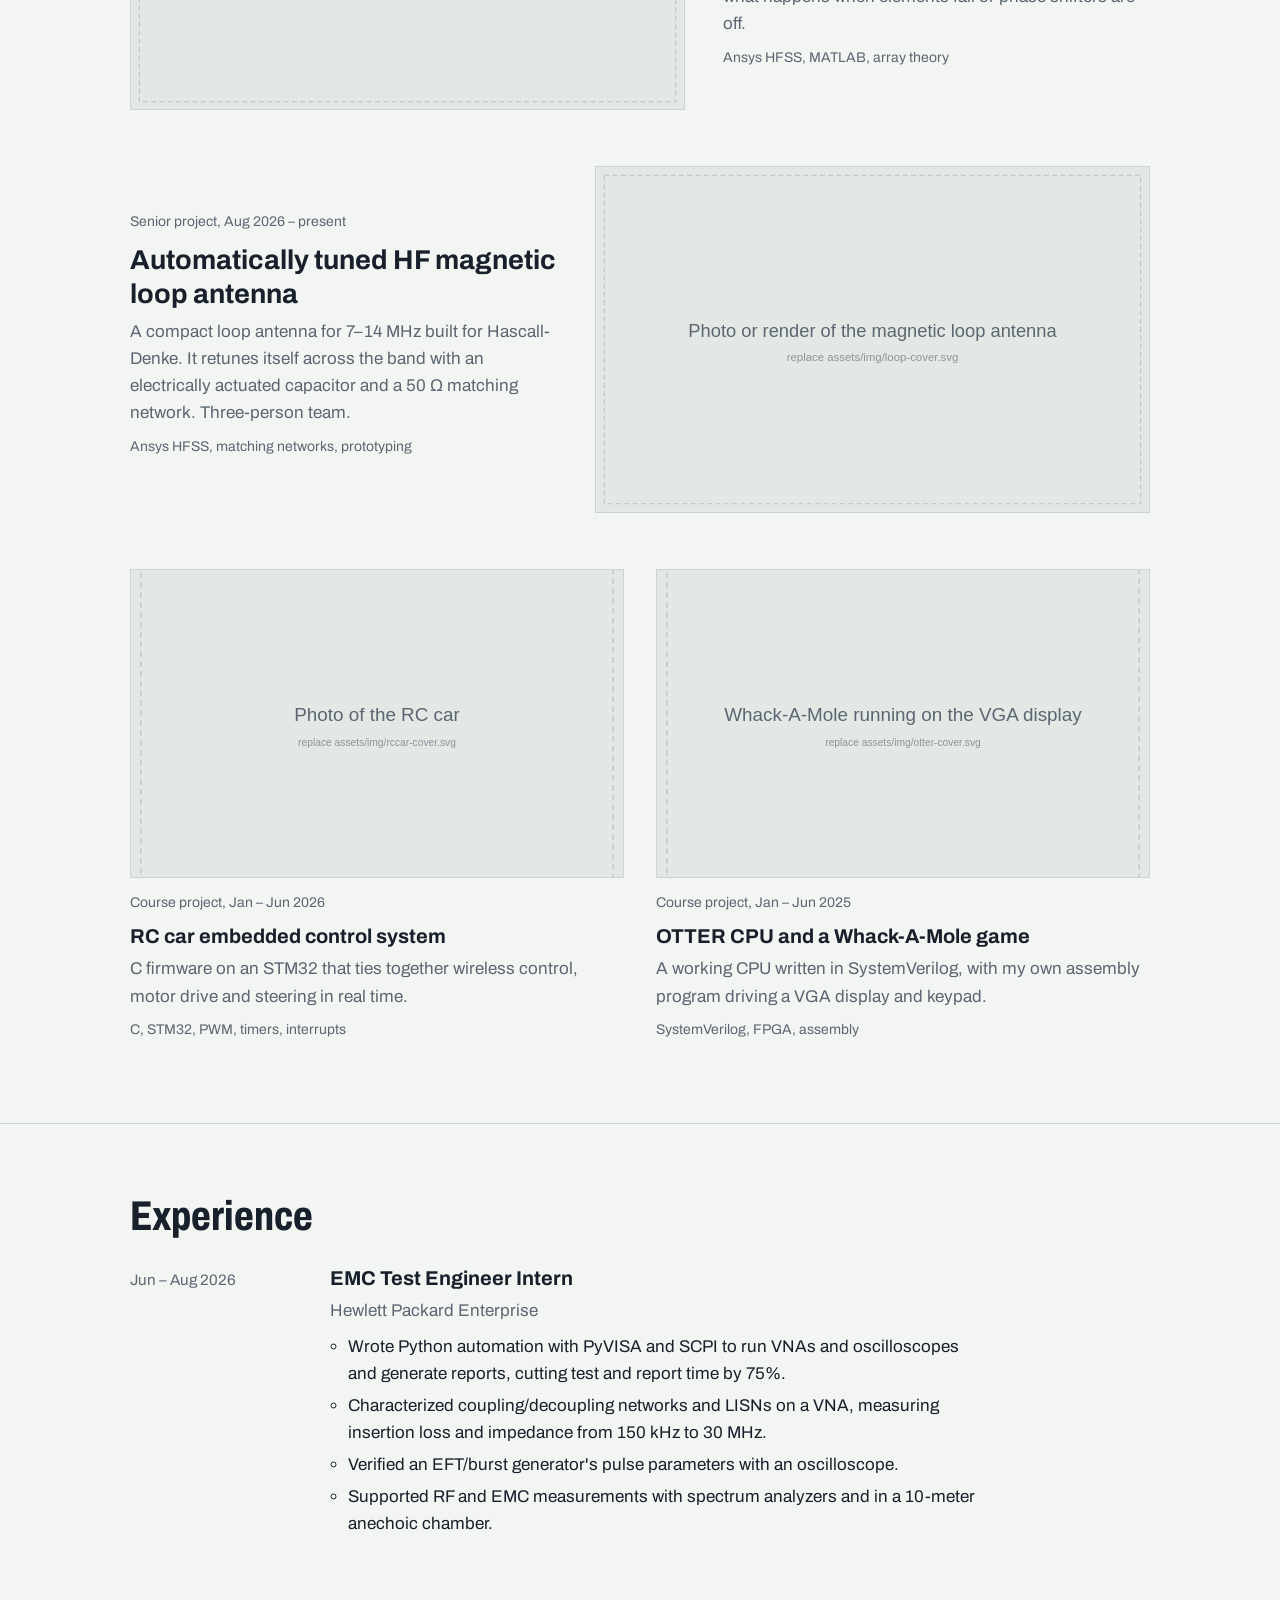
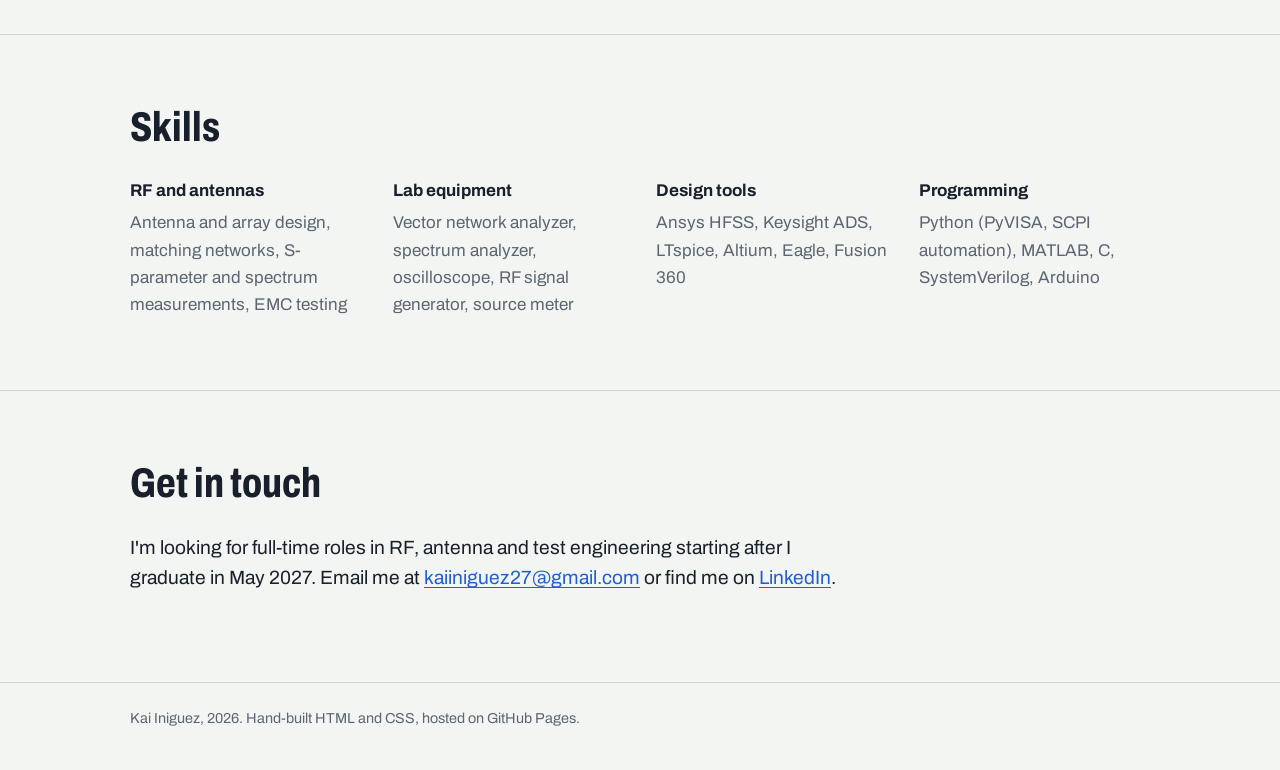
==== commit 94e02ff8: "Remove TSAL and lunar rover wireless power projects Co-Authored-By: Claude Opus 5.5 <noreply@anthrop" ====
--- a/index.html
+++ b/index.html
@@ -122,15 +122,6 @@
         </a>
 
         <div class="grid two">
-          <a class="project" href="projects/tsal-pcb.html">
-            <div class="thumb">
-              <img src="assets/img/tsal-cover.svg" alt="Tractive System Active Light circuit board" loading="lazy">
-            </div>
-            <p class="kind">Cal Poly Racing, Formula SAE Electric</p>
-            <h3>Tractive System Active Light board</h3>
-            <p>Part of the high-voltage safety system on the team's electric race car. I designed and fabricated portions of the PCB in Altium.</p>
-            <p class="tools">Altium, high-voltage safety, FSAE rules</p>
-          </a>
 
           <a class="project" href="projects/rc-car.html">
             <div class="thumb">
@@ -152,15 +143,6 @@
             <p class="tools">SystemVerilog, FPGA, assembly</p>
           </a>
 
-          <a class="project" href="projects/capacitive-wireless-power.html">
-            <div class="thumb">
-              <img src="assets/img/cwpt-cover.svg" alt="Capacitive coupler concept" loading="lazy">
-            </div>
-            <p class="kind">Concept study</p>
-            <h3>Capacitive wireless charging for a lunar rover</h3>
-            <p>Early design work on charging a rover through electric-field coupling, where gap, alignment and dust all move the resonance.</p>
-            <p class="tools">Resonant design, coupler geometry</p>
-          </a>
         </div>
       </div>
     </section>
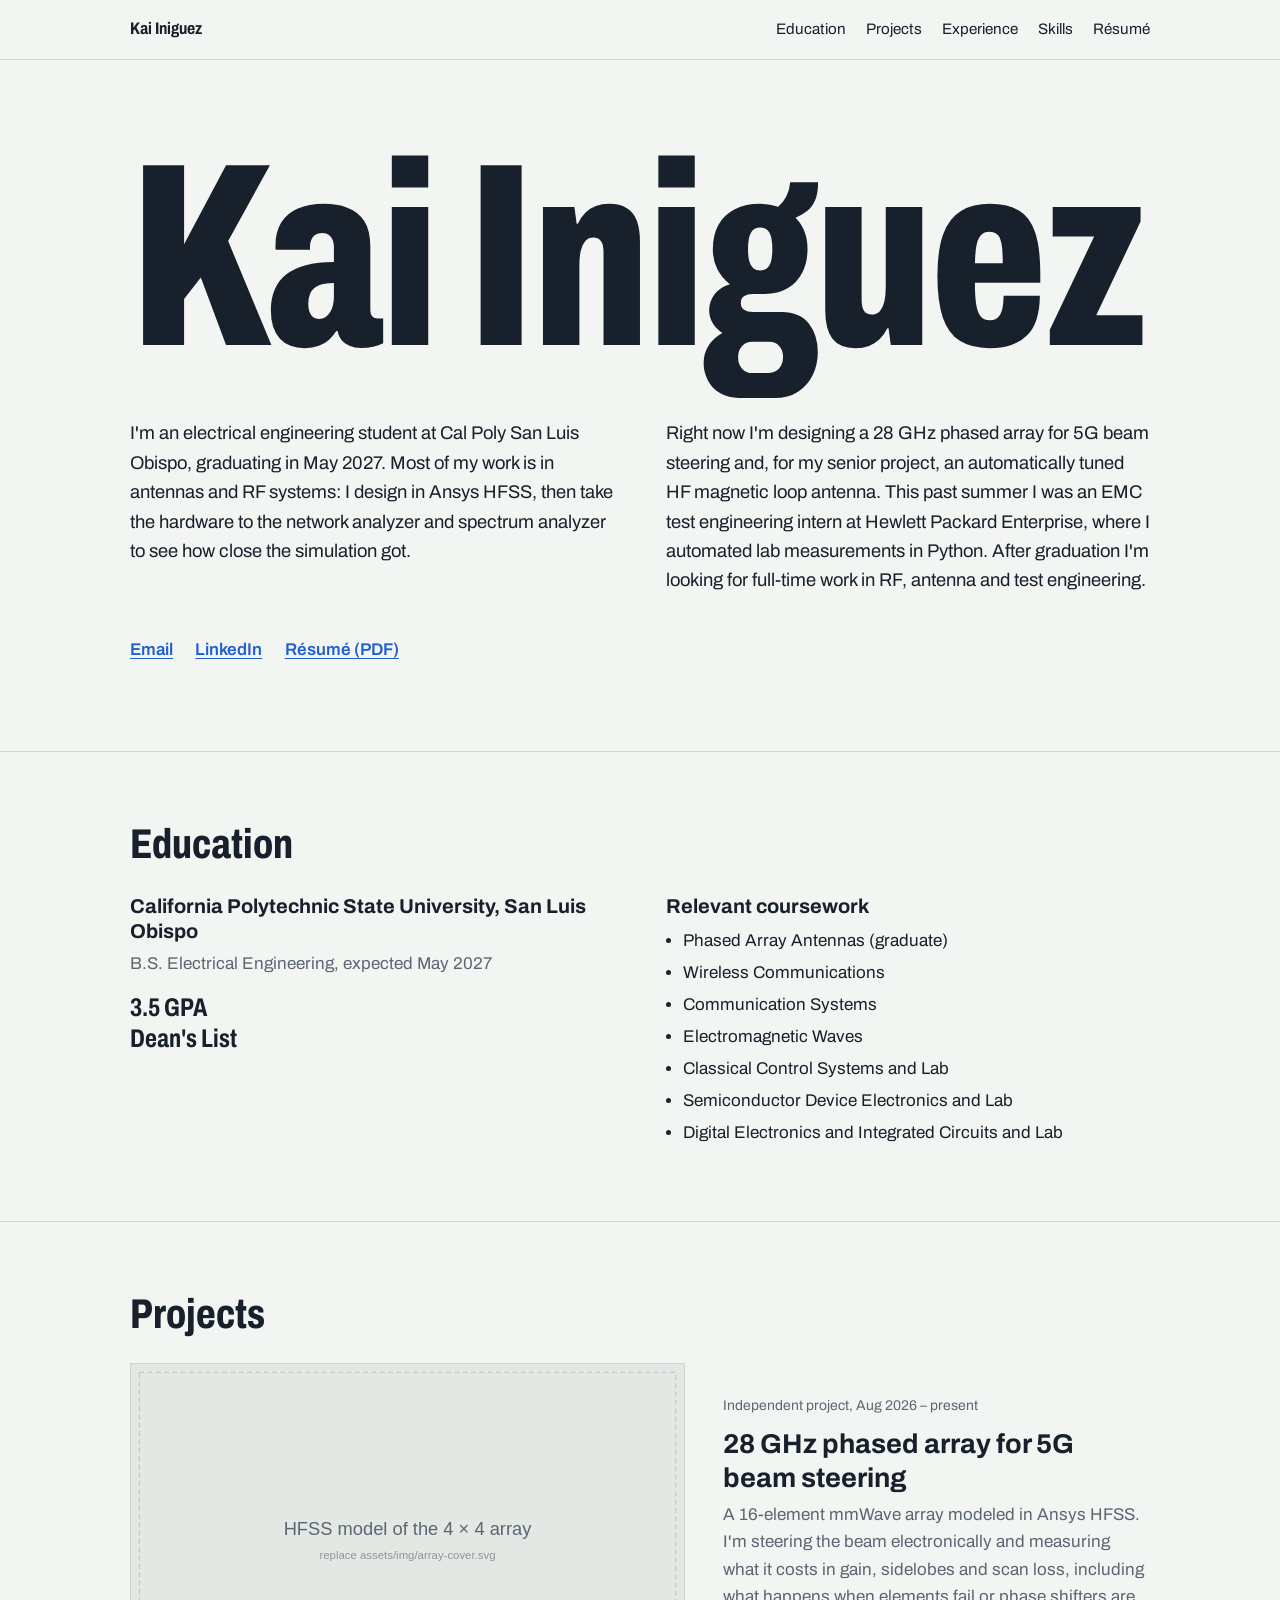
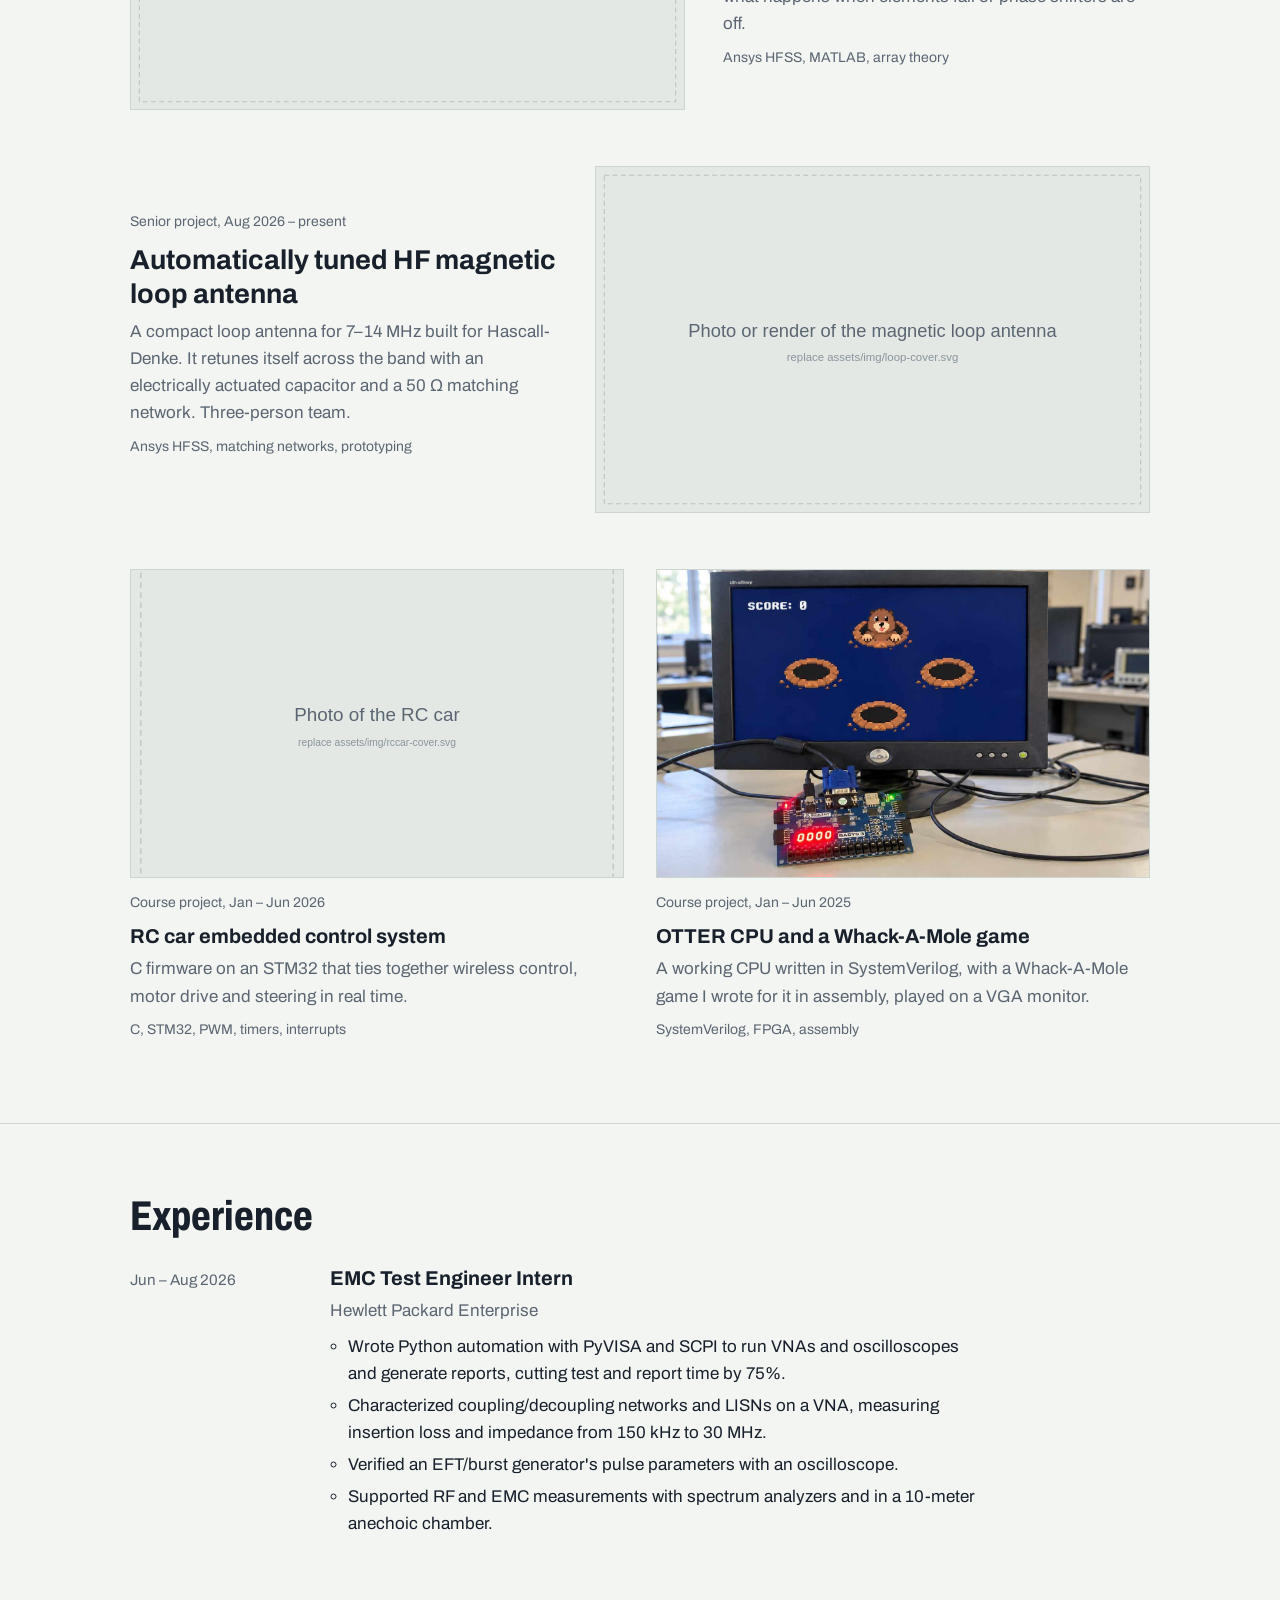
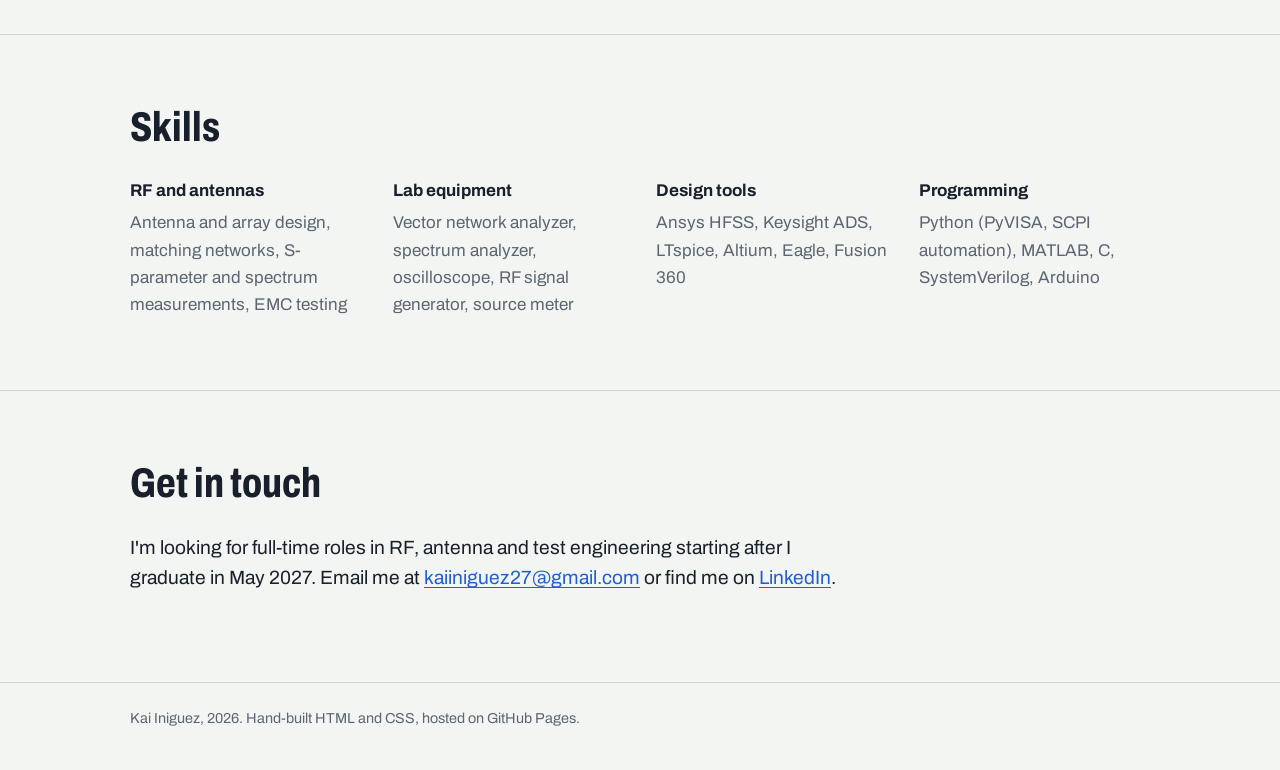
==== commit caa9eb8b: "Add real photos and diagrams to the OTTER CPU project Game photo as the cover and homepage thumbnail" ====
--- a/index.html
+++ b/index.html
@@ -8,7 +8,7 @@
   <link rel="preconnect" href="https://fonts.googleapis.com">
   <link rel="preconnect" href="https://fonts.gstatic.com" crossorigin>
   <link href="https://fonts.googleapis.com/css2?family=Archivo:wdth,wght@62..125,400..800&display=swap" rel="stylesheet">
-  <link rel="stylesheet" href="css/style.css?v=5">
+  <link rel="stylesheet" href="css/style.css?v=6">
 </head>
 <body>
 
@@ -135,11 +135,11 @@
 
           <a class="project" href="projects/otter-cpu.html">
             <div class="thumb">
-              <img src="assets/img/otter-cover.svg" alt="Whack-A-Mole game on a VGA monitor" loading="lazy">
+              <img src="assets/img/otter-game.jpg" alt="Whack-A-Mole game on a VGA monitor" loading="lazy">
             </div>
             <p class="kind">Course project, Jan – Jun 2025</p>
             <h3>OTTER CPU and a Whack-A-Mole game</h3>
-            <p>A working CPU written in SystemVerilog, with my own assembly program driving a VGA display and keypad.</p>
+            <p>A working CPU written in SystemVerilog, with a Whack-A-Mole game I wrote for it in assembly, played on a VGA monitor.</p>
             <p class="tools">SystemVerilog, FPGA, assembly</p>
           </a>
 
--- a/css/style.css
+++ b/css/style.css
@@ -35,7 +35,7 @@
   font-variation-settings: "wdth" 100;
 }
 
-img { max-width: 100%; display: block; }
+img { max-width: 100%; height: auto; display: block; }
 
 a { color: var(--probe); text-underline-offset: 0.18em; text-decoration-thickness: 1px; }
 a:hover { text-decoration-thickness: 2px; }
@@ -459,3 +459,6 @@
   color: var(--ink);
 }
 .courses li { padding: 0.15rem 0; }
+
+/* cover image shown at its own shape instead of cropped */
+.hero-img.natural img { aspect-ratio: auto; }
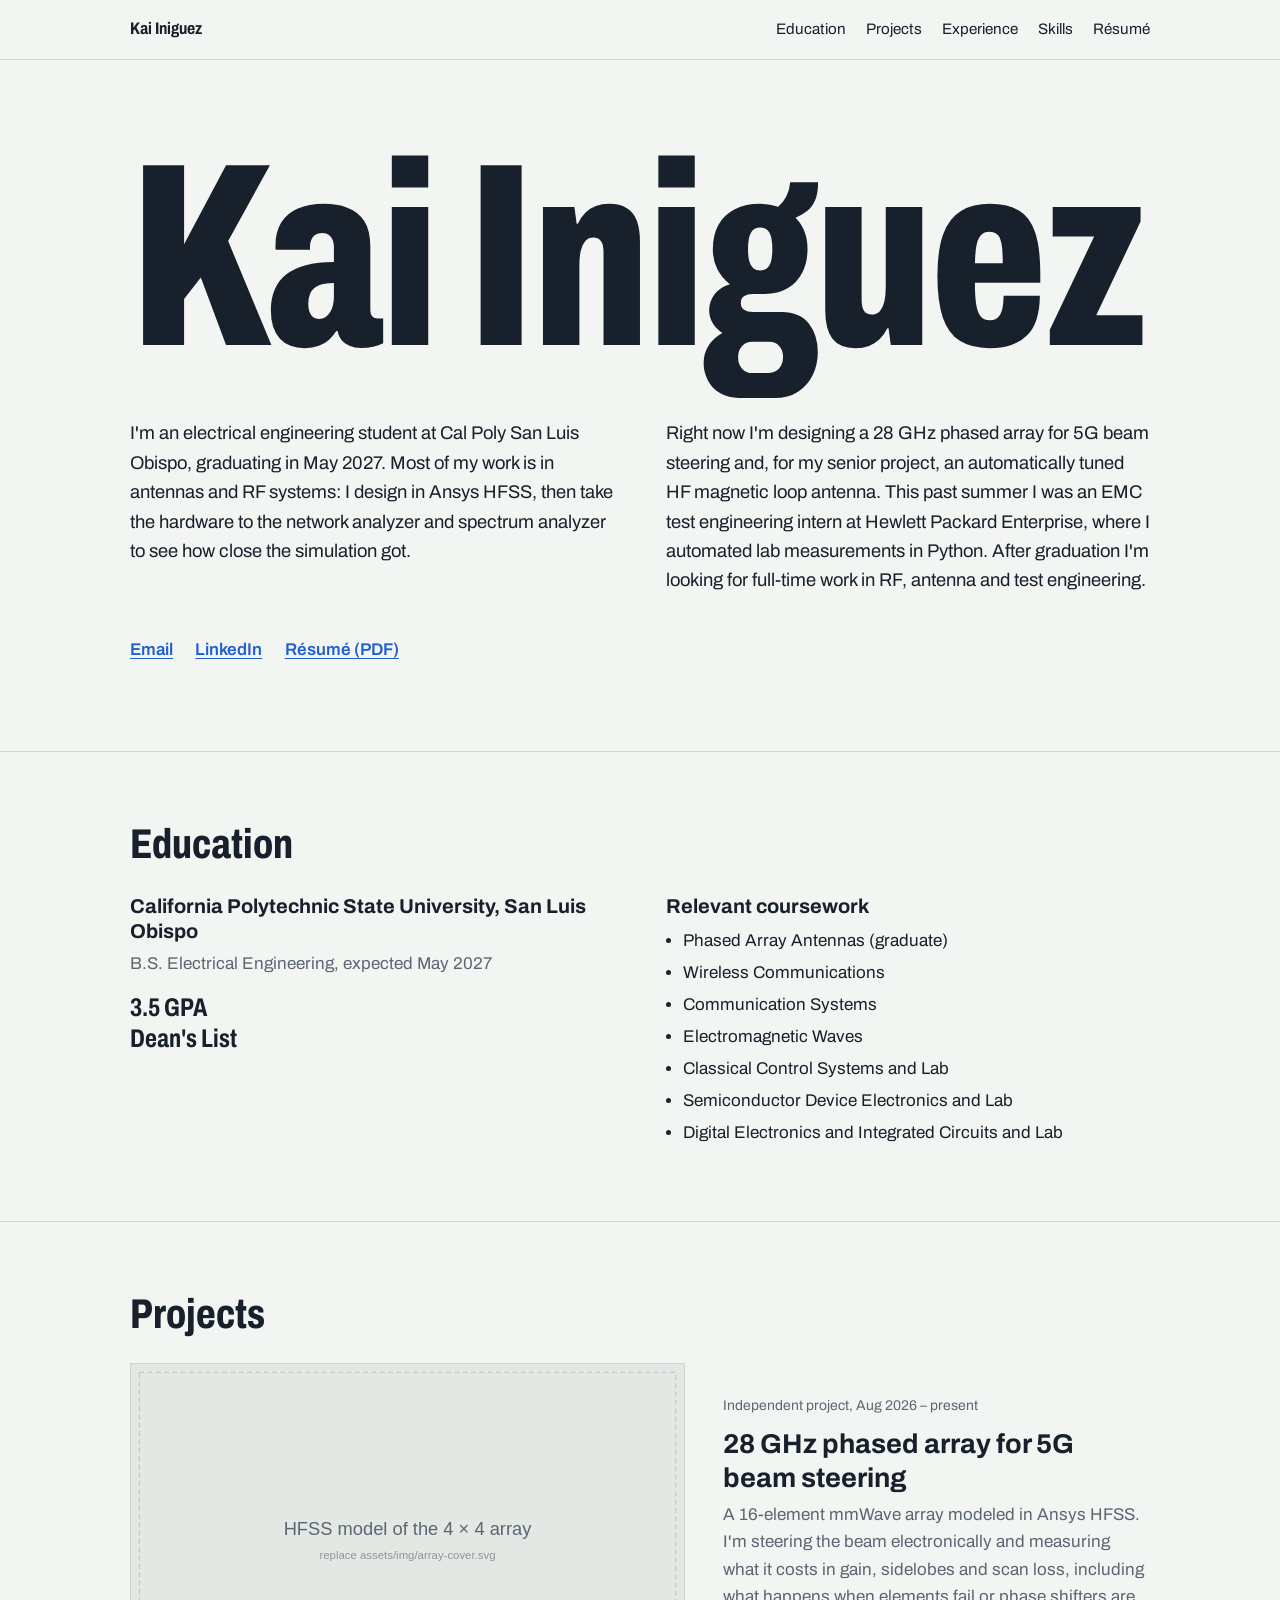
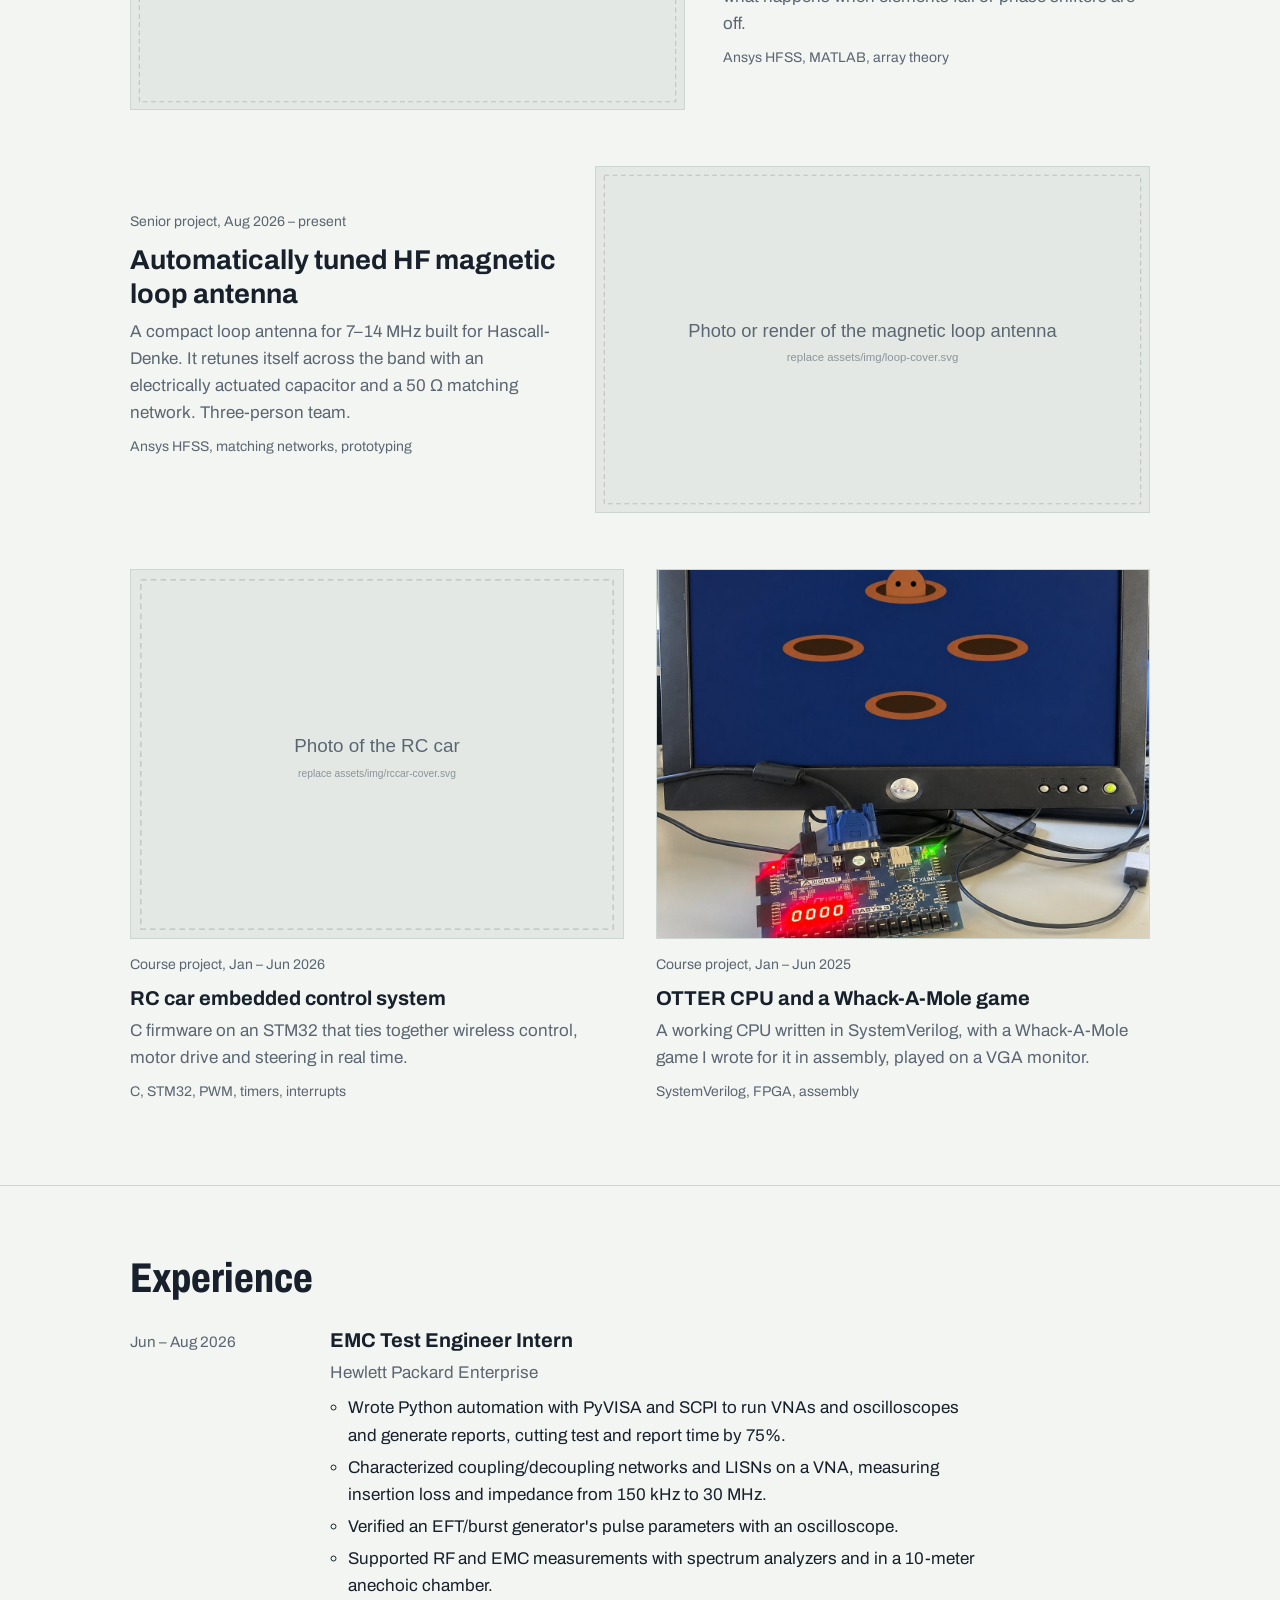
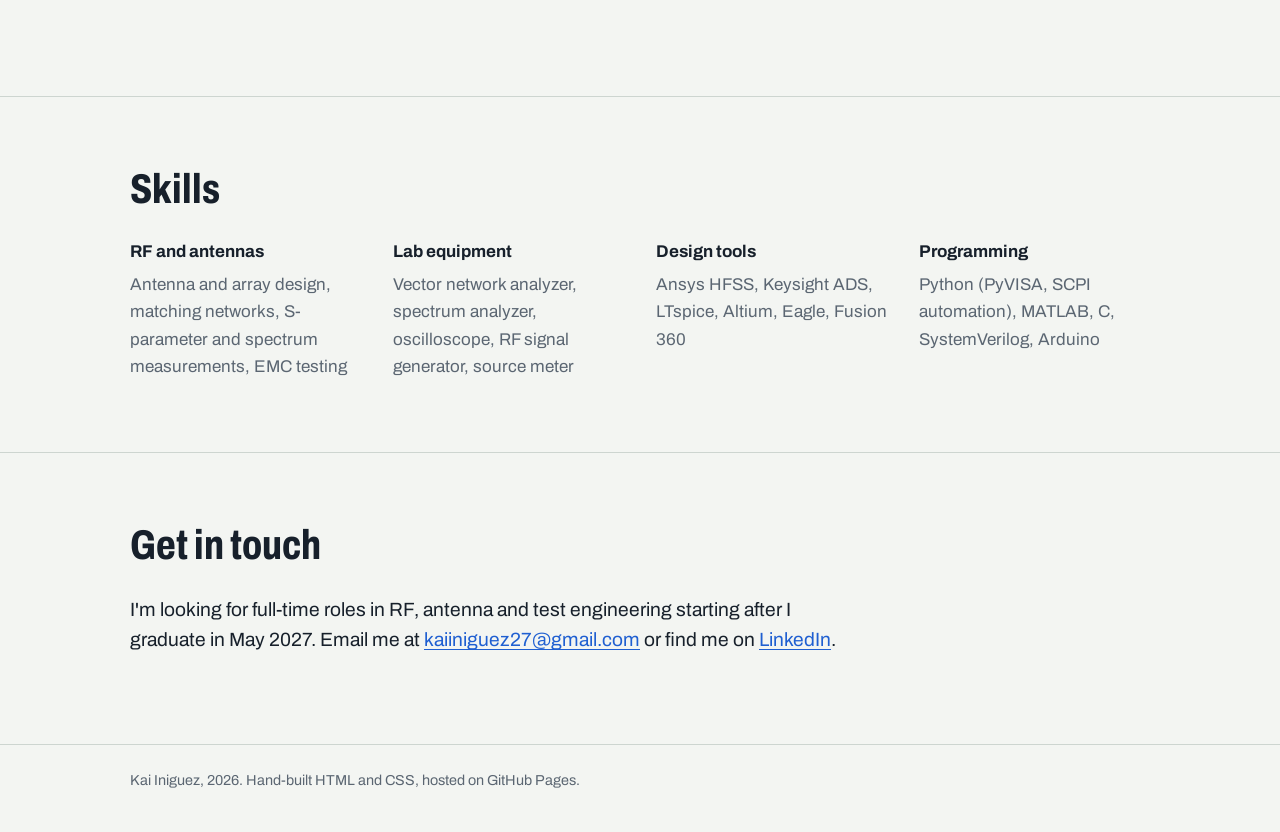
==== commit f3ff7e93: "Use the real Whack-A-Mole photo for the OTTER project Co-Authored-By: Claude Opus 5.5 <noreply@anthr" ====
--- a/index.html
+++ b/index.html
@@ -8,7 +8,7 @@
   <link rel="preconnect" href="https://fonts.googleapis.com">
   <link rel="preconnect" href="https://fonts.gstatic.com" crossorigin>
   <link href="https://fonts.googleapis.com/css2?family=Archivo:wdth,wght@62..125,400..800&display=swap" rel="stylesheet">
-  <link rel="stylesheet" href="css/style.css?v=6">
+  <link rel="stylesheet" href="css/style.css?v=7">
 </head>
 <body>
 
@@ -135,7 +135,7 @@
 
           <a class="project" href="projects/otter-cpu.html">
             <div class="thumb">
-              <img src="assets/img/otter-game.jpg" alt="Whack-A-Mole game on a VGA monitor" loading="lazy">
+              <img src="assets/img/otter-photo.jpg" alt="Whack-A-Mole game on a VGA monitor connected to a Basys 3 board" loading="lazy" style="object-position: 50% 60%">
             </div>
             <p class="kind">Course project, Jan – Jun 2025</p>
             <h3>OTTER CPU and a Whack-A-Mole game</h3>
--- a/css/style.css
+++ b/css/style.css
@@ -423,7 +423,7 @@
 
 /* two-column project grid */
 .grid.two { grid-template-columns: repeat(2, 1fr); }
-.grid.two .thumb { aspect-ratio: 16 / 10; }
+.grid.two .thumb { aspect-ratio: 4 / 3; }
 
 @media (max-width: 640px) {
   .feature.flip { grid-template-columns: 1fr; }
@@ -461,4 +461,4 @@
 .courses li { padding: 0.15rem 0; }
 
 /* cover image shown at its own shape instead of cropped */
-.hero-img.natural img { aspect-ratio: auto; }
+.hero-img.natural img { aspect-ratio: auto; max-width: 760px; }
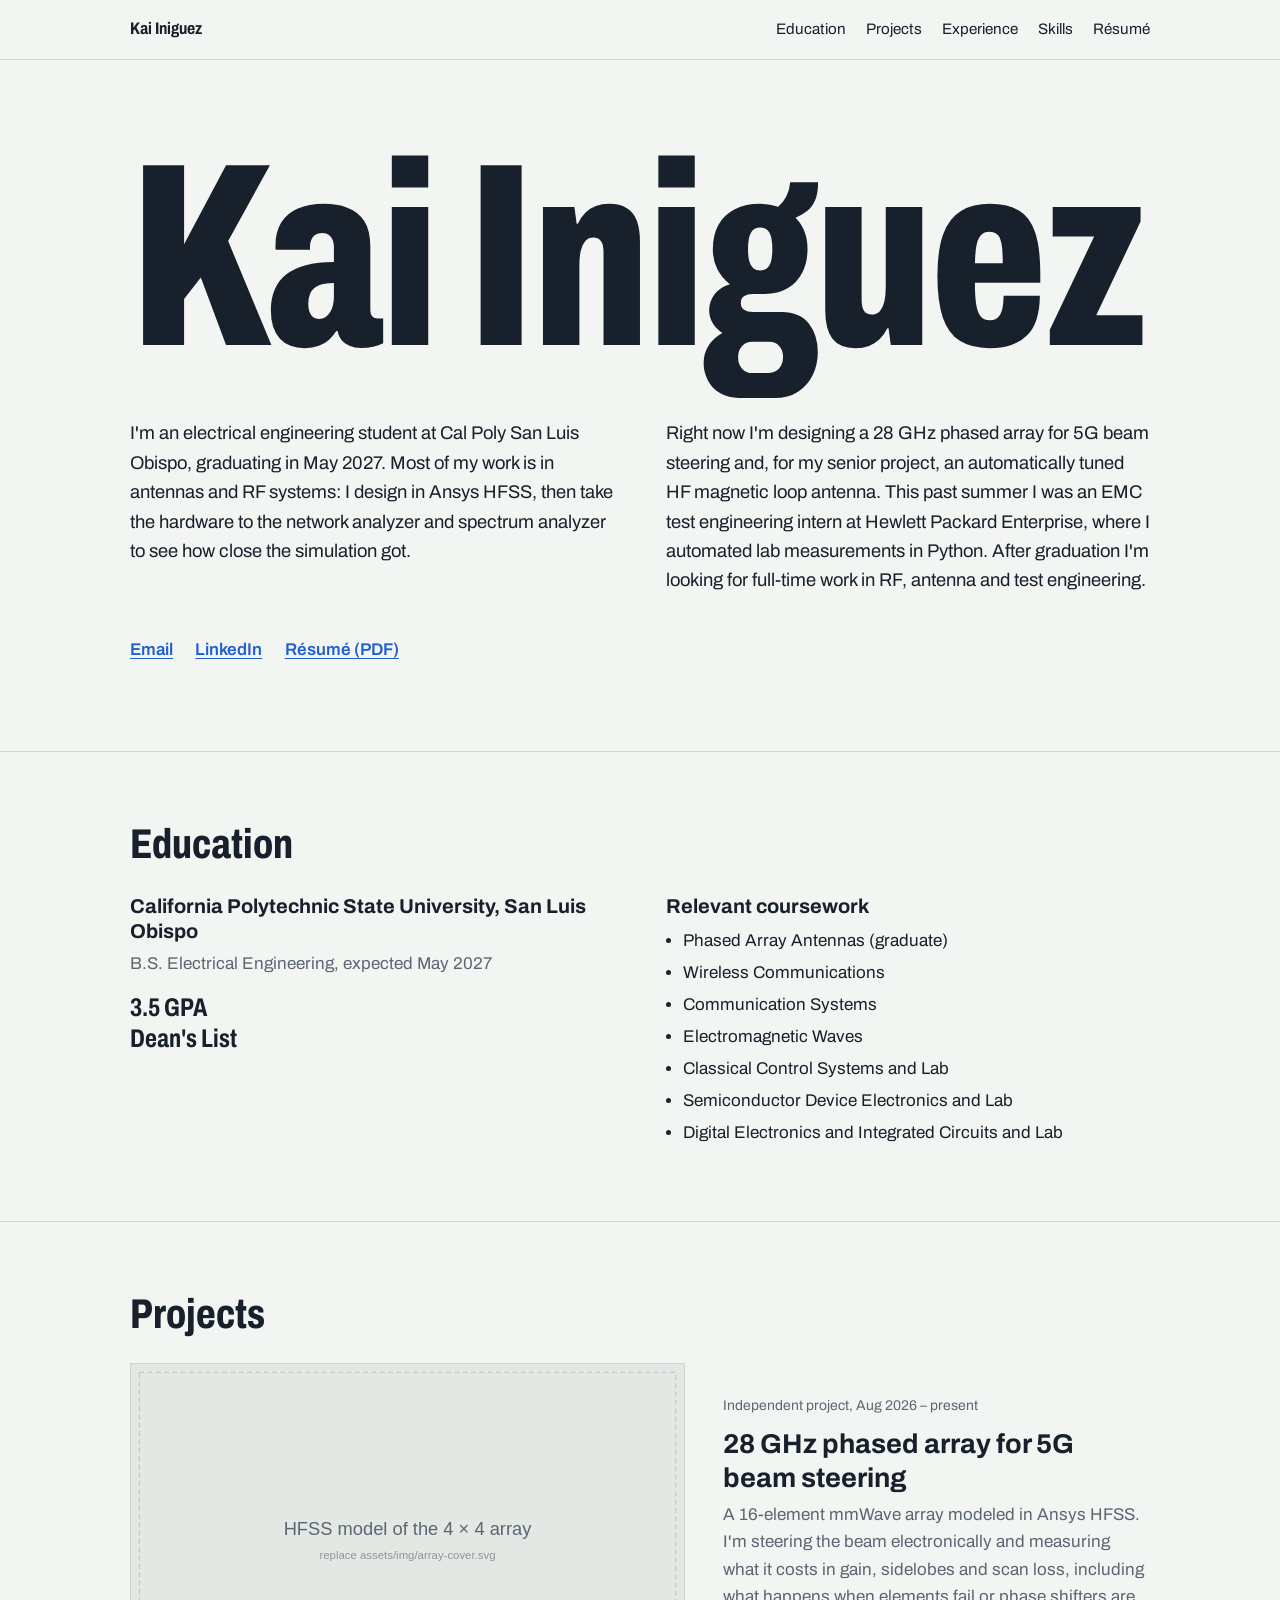
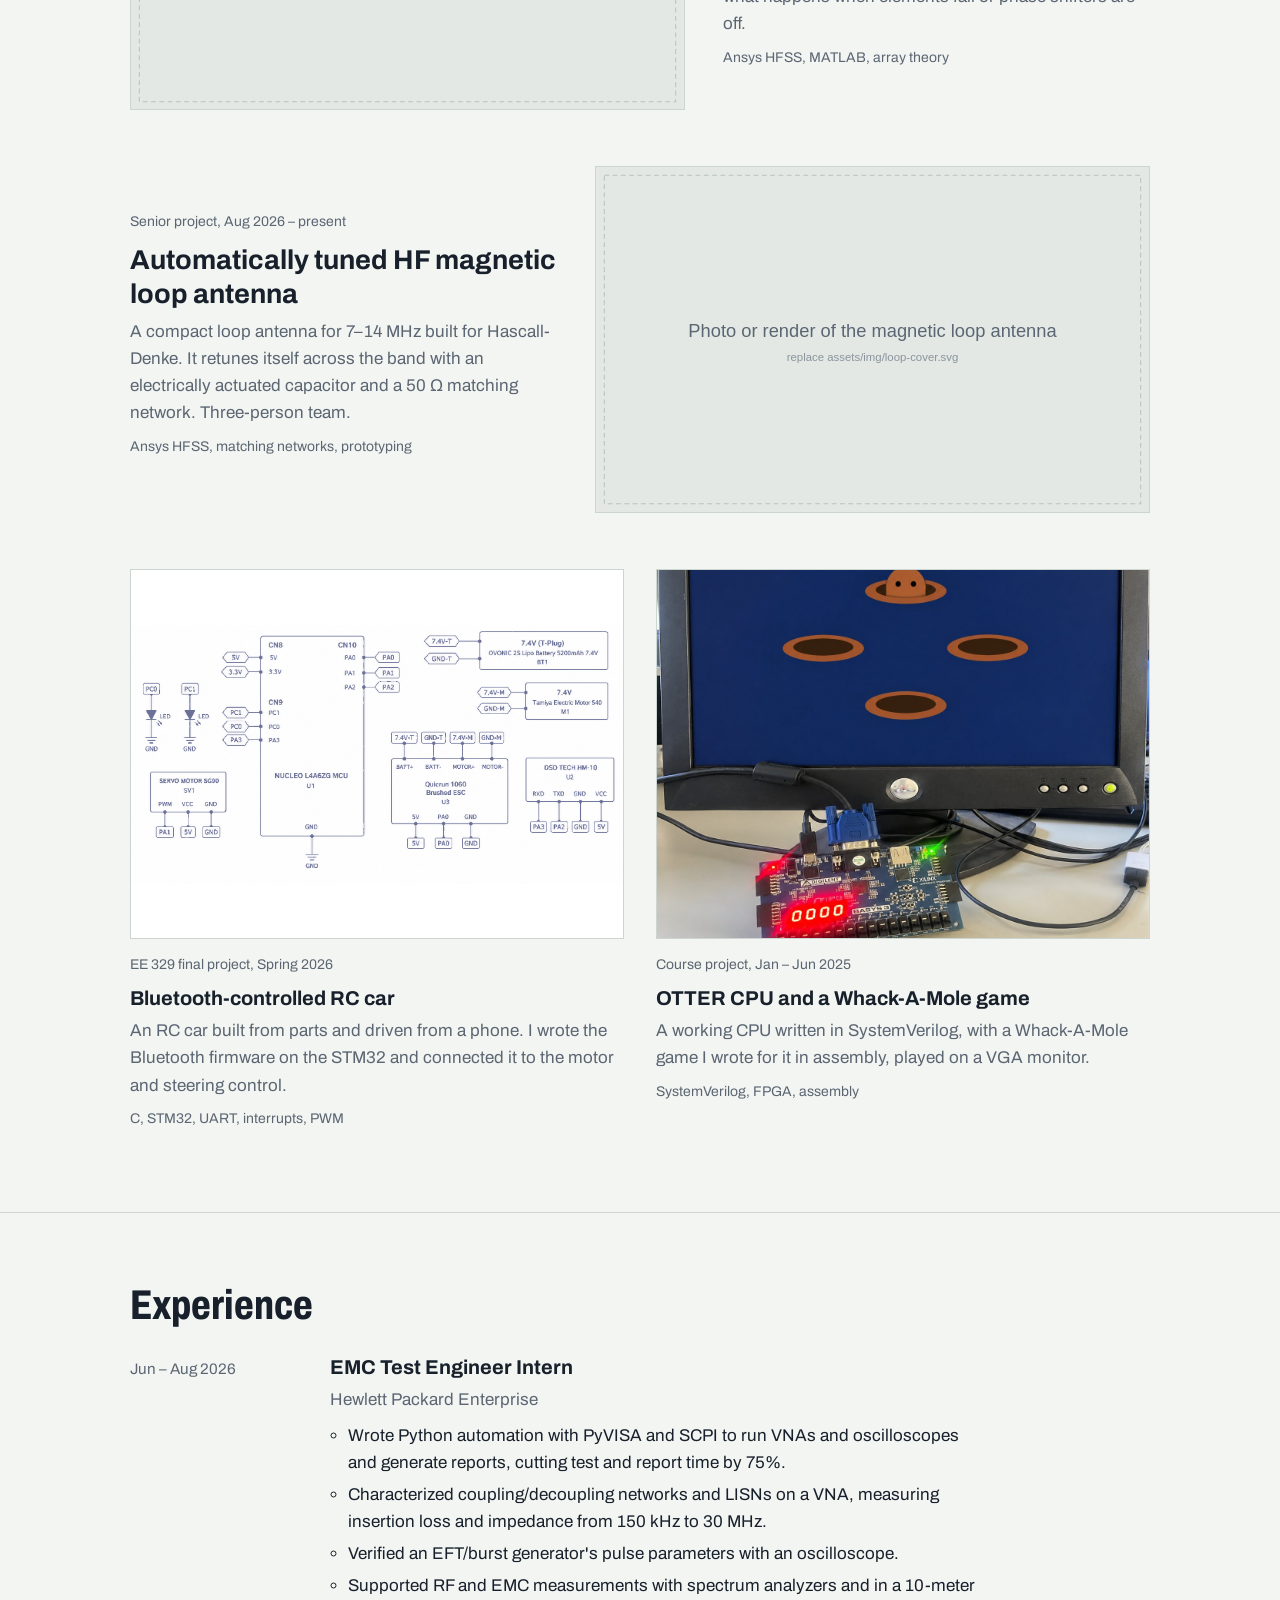
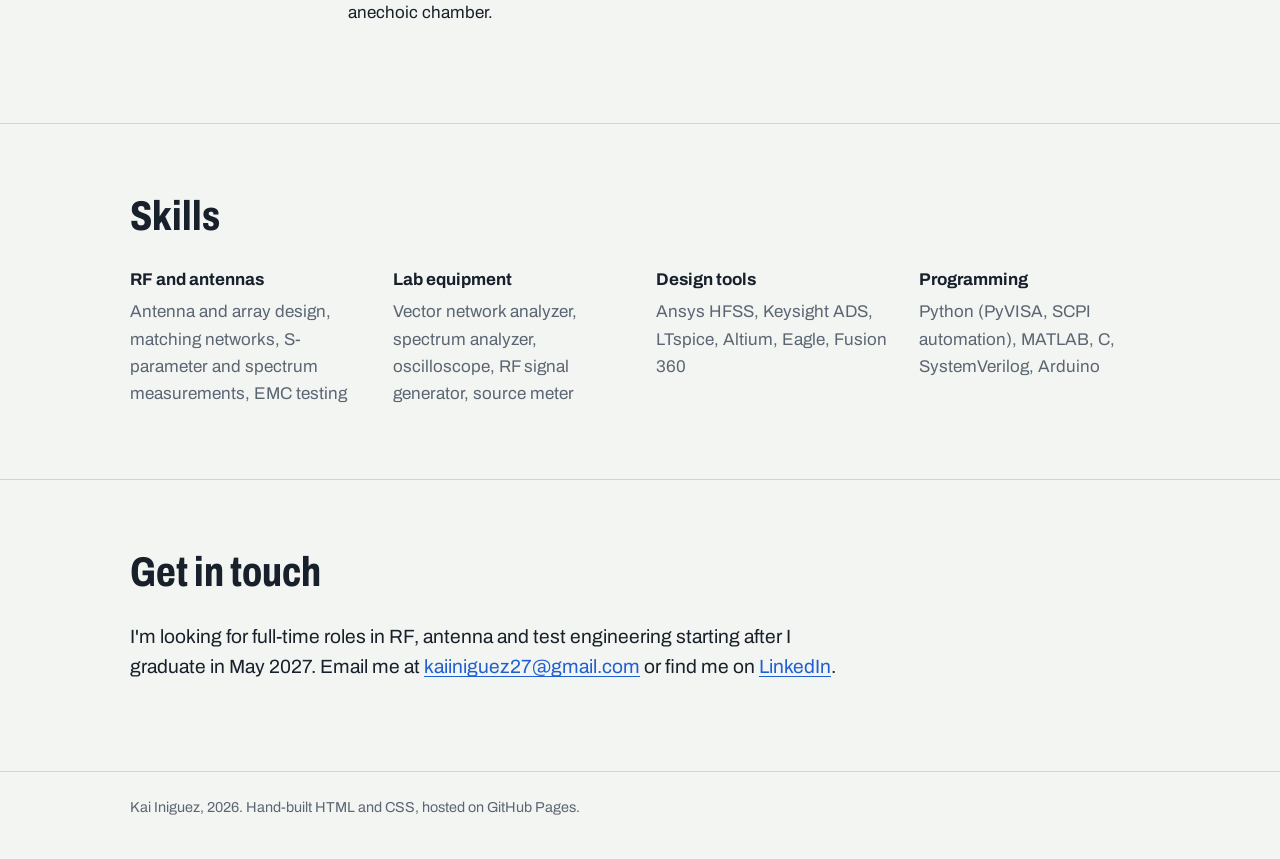
==== commit d589cdd2: "Expand RC car project with details from the EE 329 report Adds the system schematic, firmware flowch" ====
--- a/index.html
+++ b/index.html
@@ -8,7 +8,7 @@
   <link rel="preconnect" href="https://fonts.googleapis.com">
   <link rel="preconnect" href="https://fonts.gstatic.com" crossorigin>
   <link href="https://fonts.googleapis.com/css2?family=Archivo:wdth,wght@62..125,400..800&display=swap" rel="stylesheet">
-  <link rel="stylesheet" href="css/style.css?v=7">
+  <link rel="stylesheet" href="css/style.css?v=8">
 </head>
 <body>
 
@@ -125,12 +125,12 @@
 
           <a class="project" href="projects/rc-car.html">
             <div class="thumb">
-              <img src="assets/img/rccar-cover.svg" alt="RC car with STM32 controller" loading="lazy">
+              <img src="assets/img/rccar-schematic.png" alt="RC car system schematic" loading="lazy" style="object-fit: contain; background: #fff">
             </div>
-            <p class="kind">Course project, Jan – Jun 2026</p>
-            <h3>RC car embedded control system</h3>
-            <p>C firmware on an STM32 that ties together wireless control, motor drive and steering in real time.</p>
-            <p class="tools">C, STM32, PWM, timers, interrupts</p>
+            <p class="kind">EE 329 final project, Spring 2026</p>
+            <h3>Bluetooth-controlled RC car</h3>
+            <p>An RC car built from parts and driven from a phone. I wrote the Bluetooth firmware on the STM32 and connected it to the motor and steering control.</p>
+            <p class="tools">C, STM32, UART, interrupts, PWM</p>
           </a>
 
           <a class="project" href="projects/otter-cpu.html">
--- a/css/style.css
+++ b/css/style.css
@@ -462,3 +462,24 @@
 
 /* cover image shown at its own shape instead of cropped */
 .hero-img.natural img { aspect-ratio: auto; max-width: 760px; }
+
+/* simple data table inside project write-ups */
+.data {
+  border-collapse: collapse;
+  margin: 0 0 1.5rem;
+  font-size: 0.975rem;
+  width: 100%;
+  max-width: 34rem;
+}
+.data th,
+.data td {
+  text-align: left;
+  padding: 0.45rem 1rem 0.45rem 0;
+  border-bottom: 1px solid var(--rule);
+}
+.data thead th { color: var(--muted); font-weight: 600; }
+.data td:first-child { font-weight: 600; white-space: nowrap; }
+.prose code { font-size: 0.92em; }
+
+/* tall diagrams shown smaller */
+figure.narrow img { max-width: 420px; }
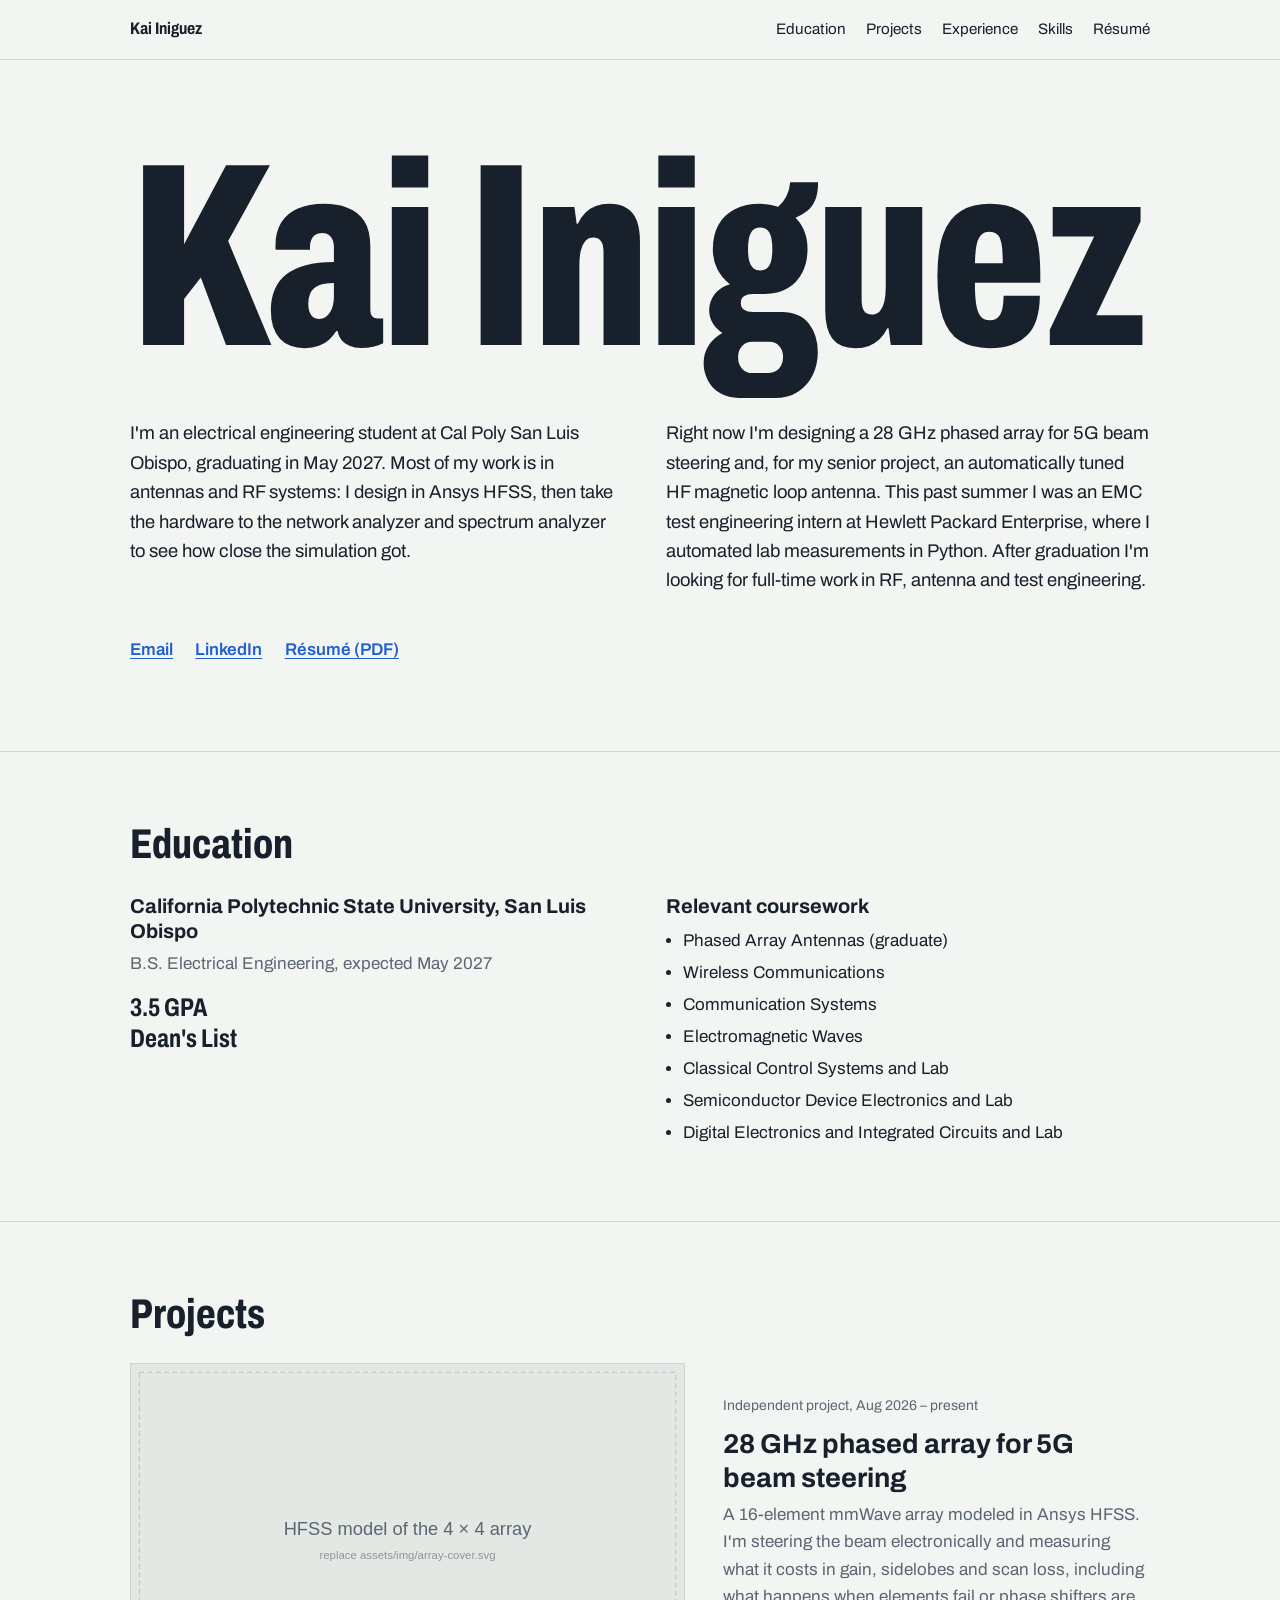
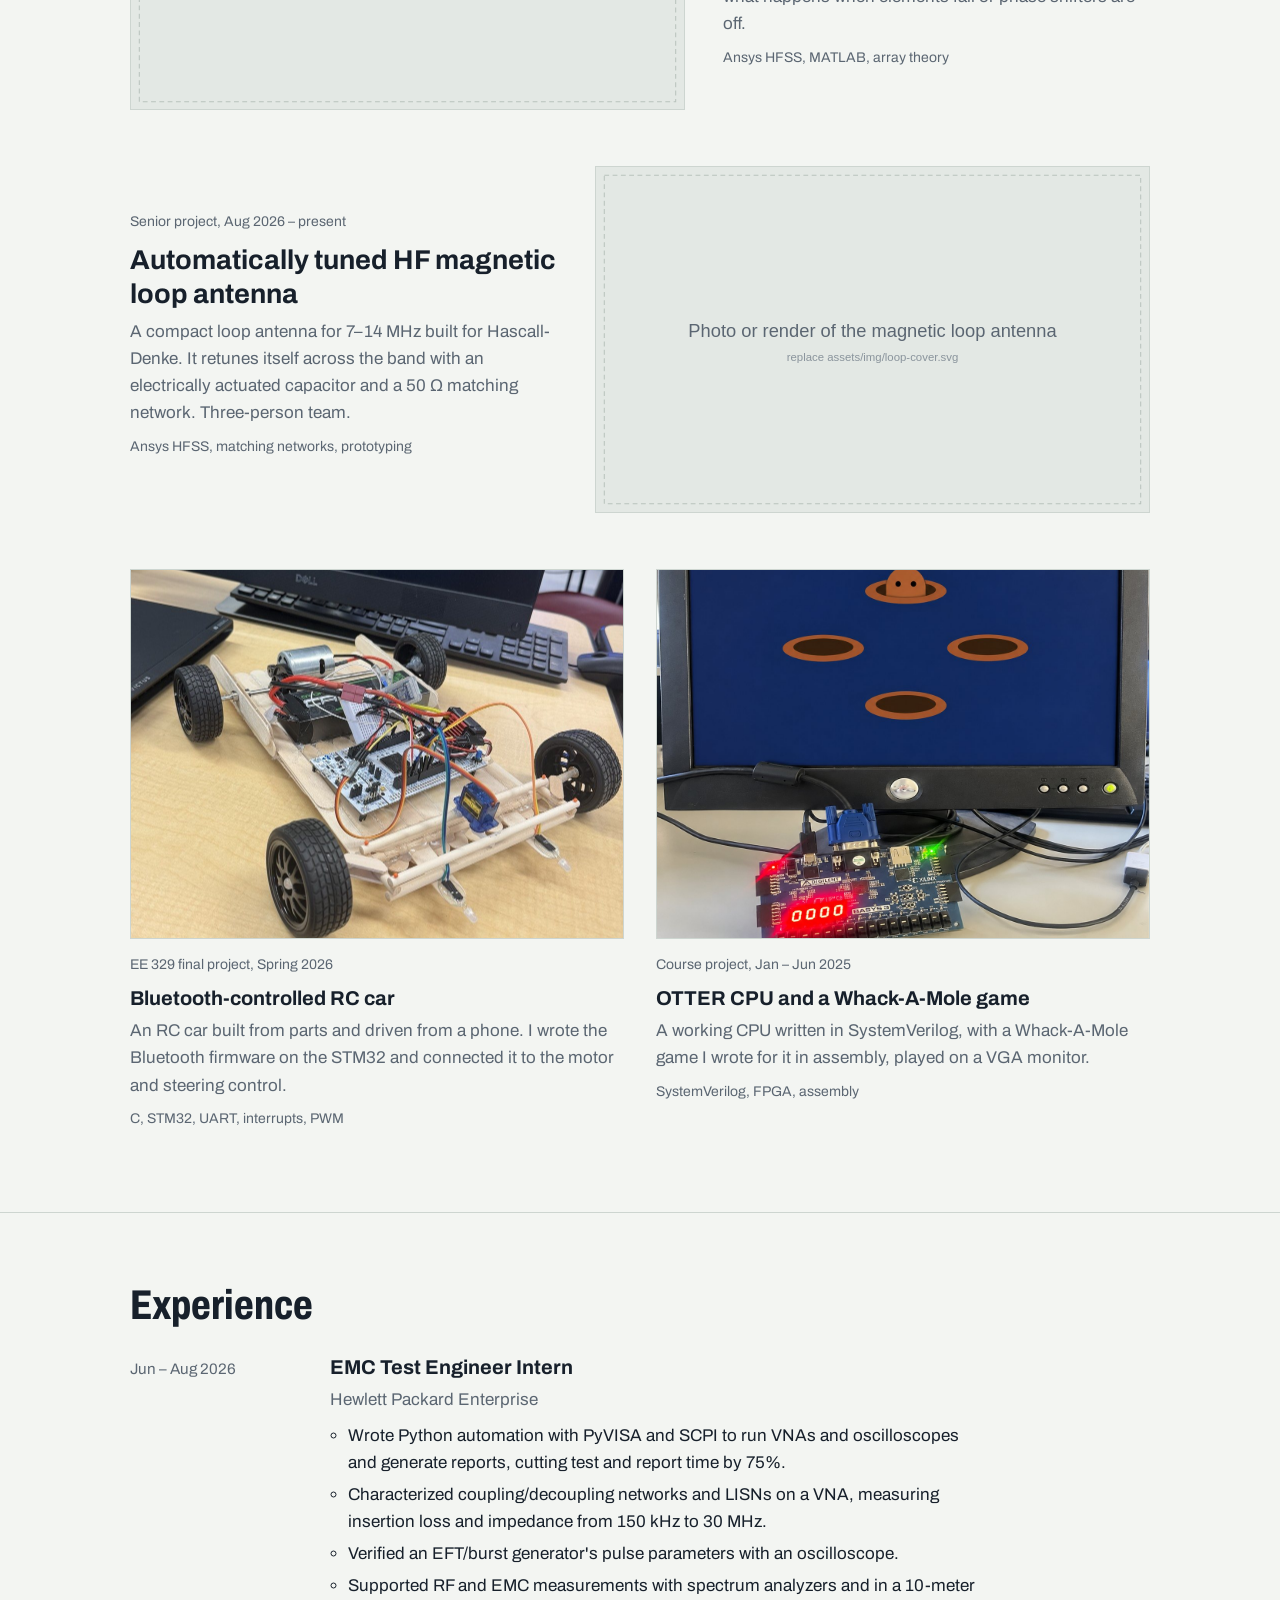
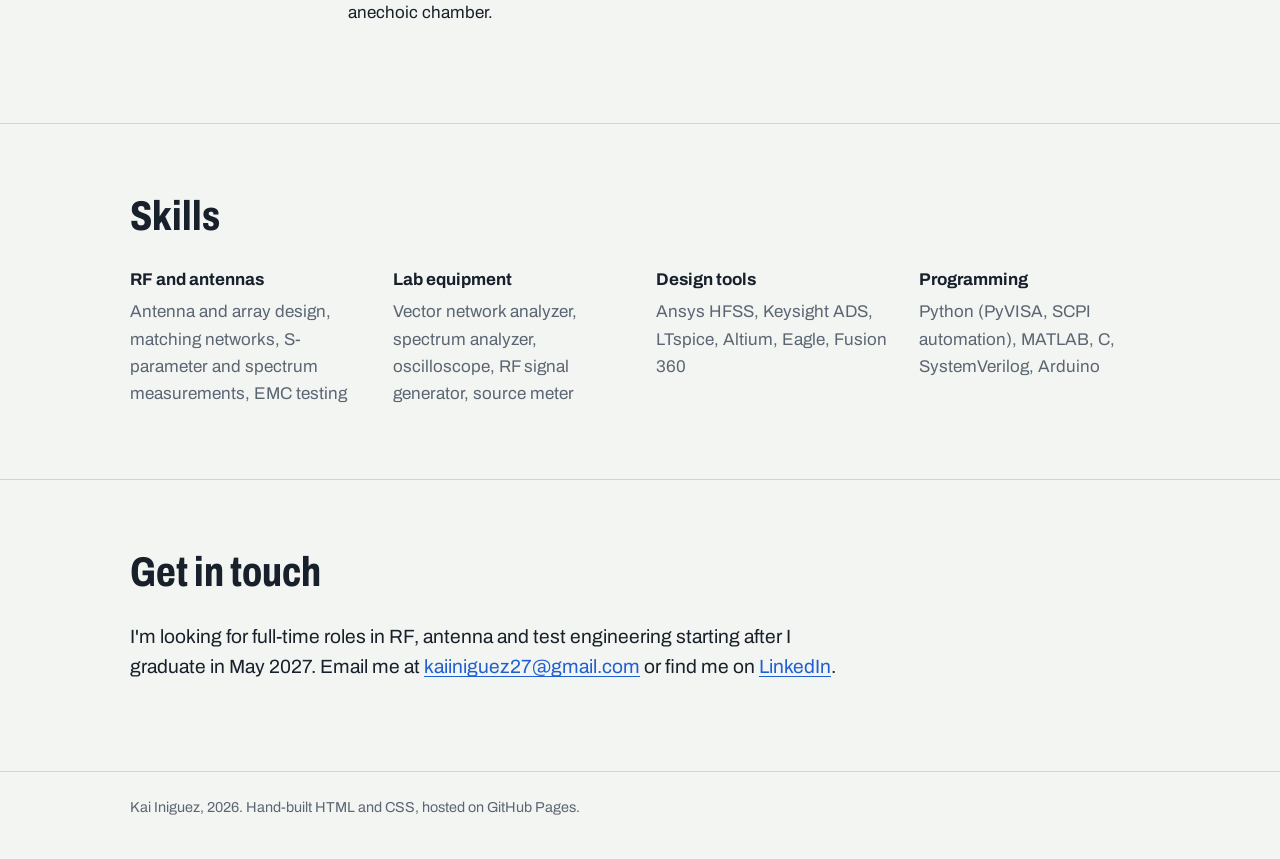
==== commit 928529a3: "Use the photo of the finished car as the RC car's main image Co-Authored-By: Claude Opus 5.5 <norepl" ====
--- a/index.html
+++ b/index.html
@@ -125,7 +125,7 @@
 
           <a class="project" href="projects/rc-car.html">
             <div class="thumb">
-              <img src="assets/img/rccar-schematic.png" alt="RC car system schematic" loading="lazy" style="object-fit: contain; background: #fff">
+              <img src="assets/img/rccar-photo.jpg" alt="The finished Bluetooth RC car" loading="lazy">
             </div>
             <p class="kind">EE 329 final project, Spring 2026</p>
             <h3>Bluetooth-controlled RC car</h3>
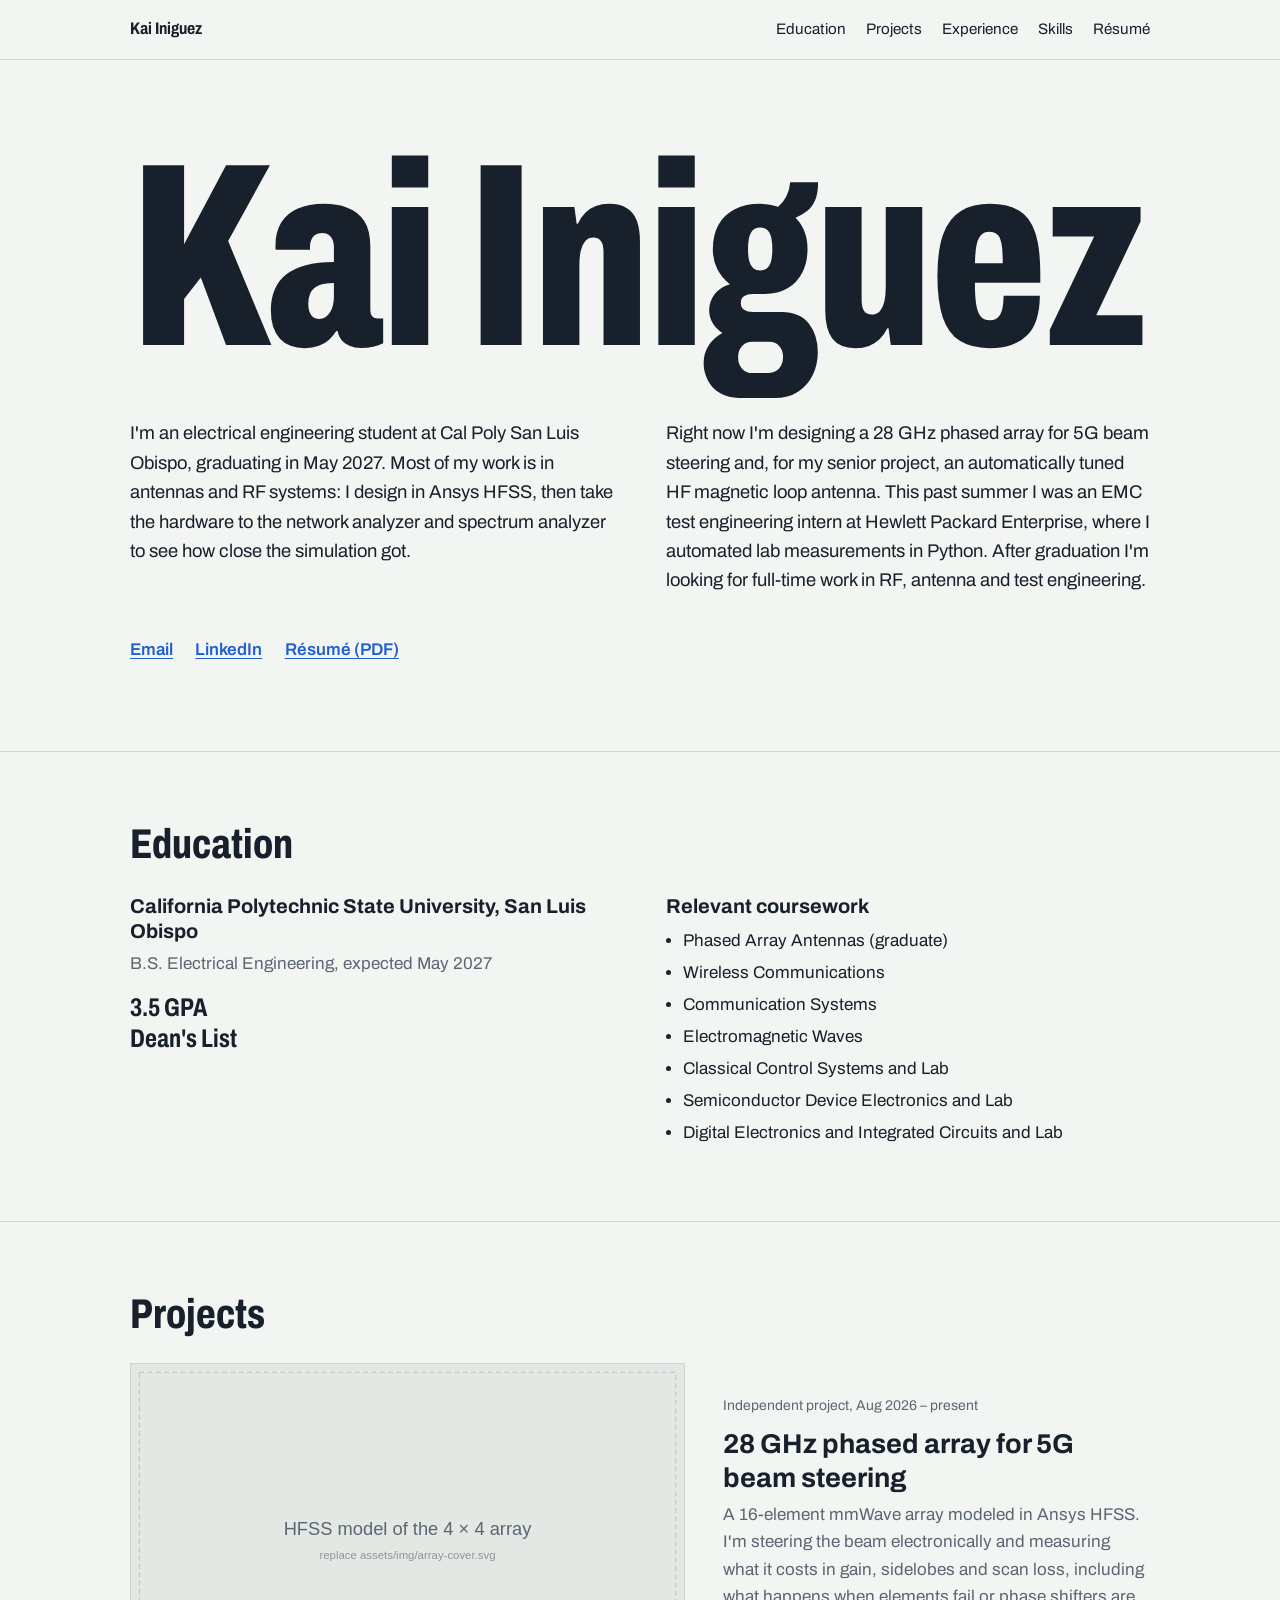
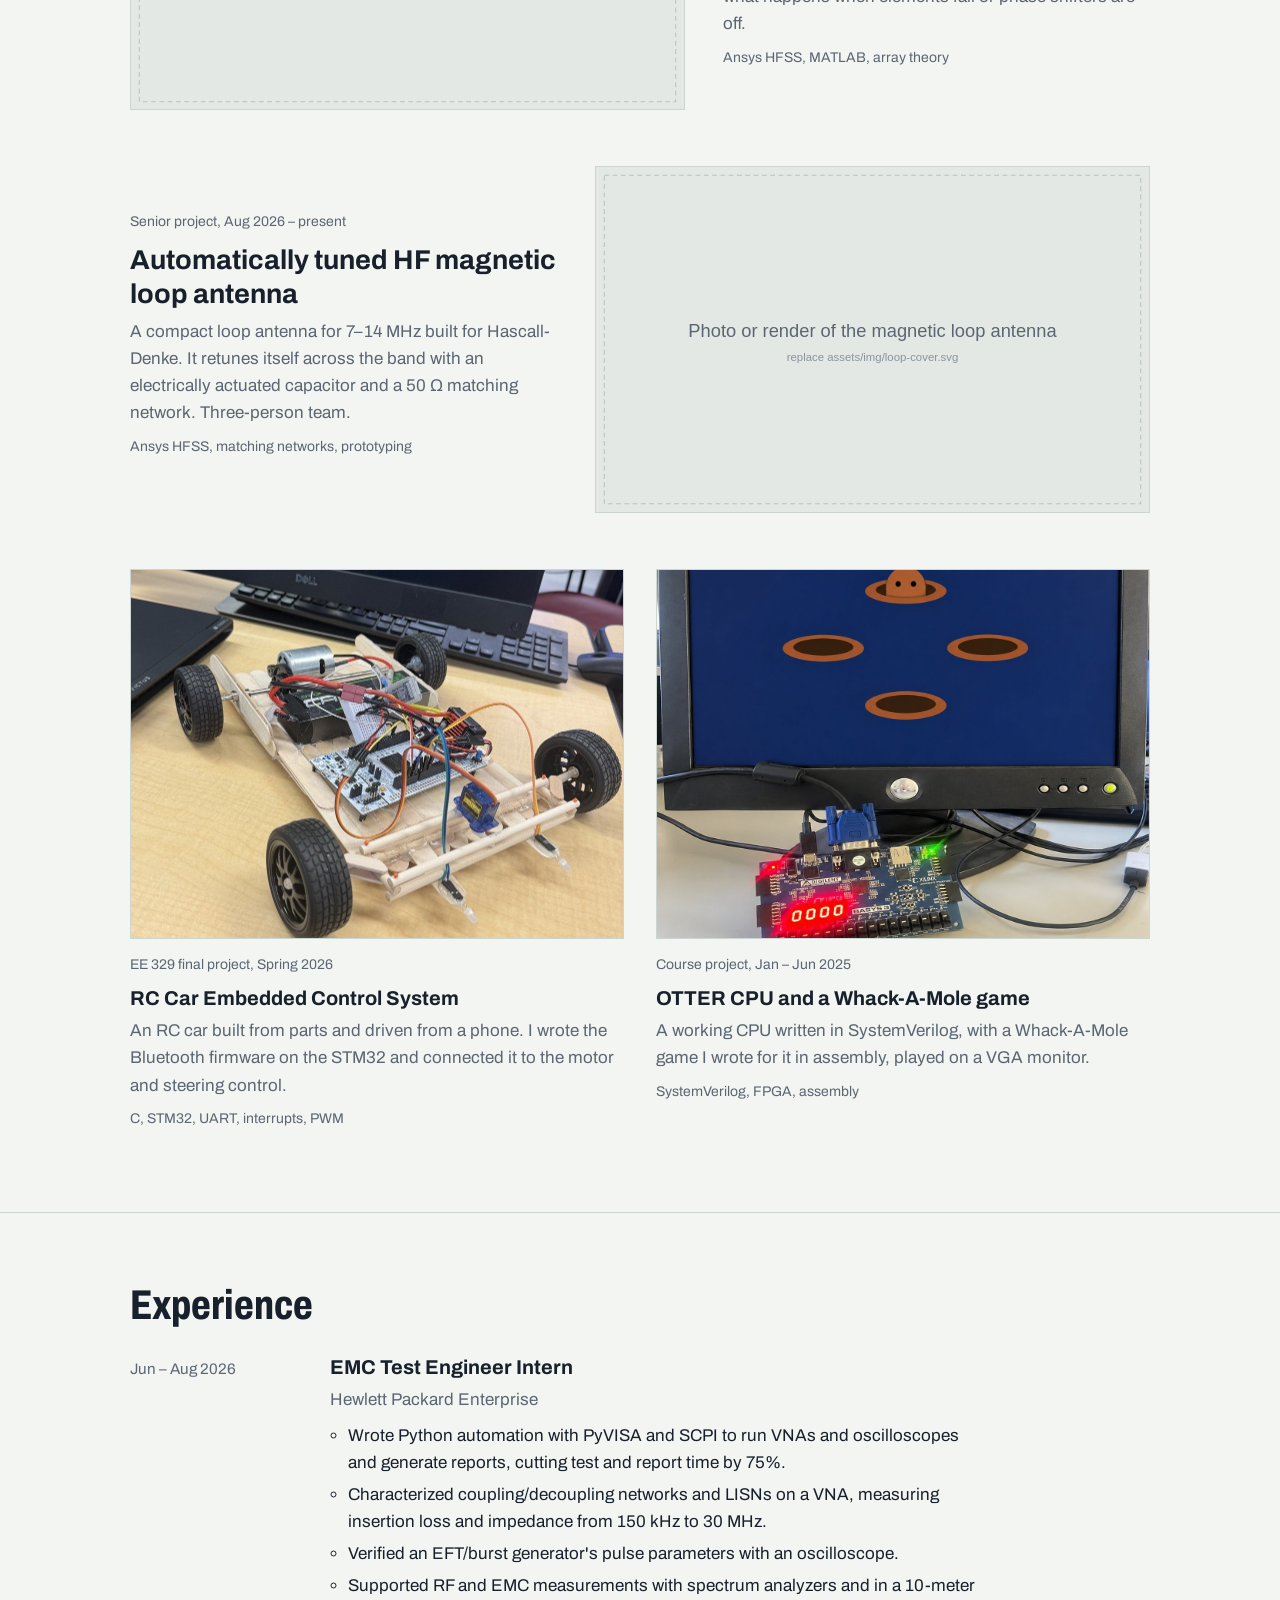
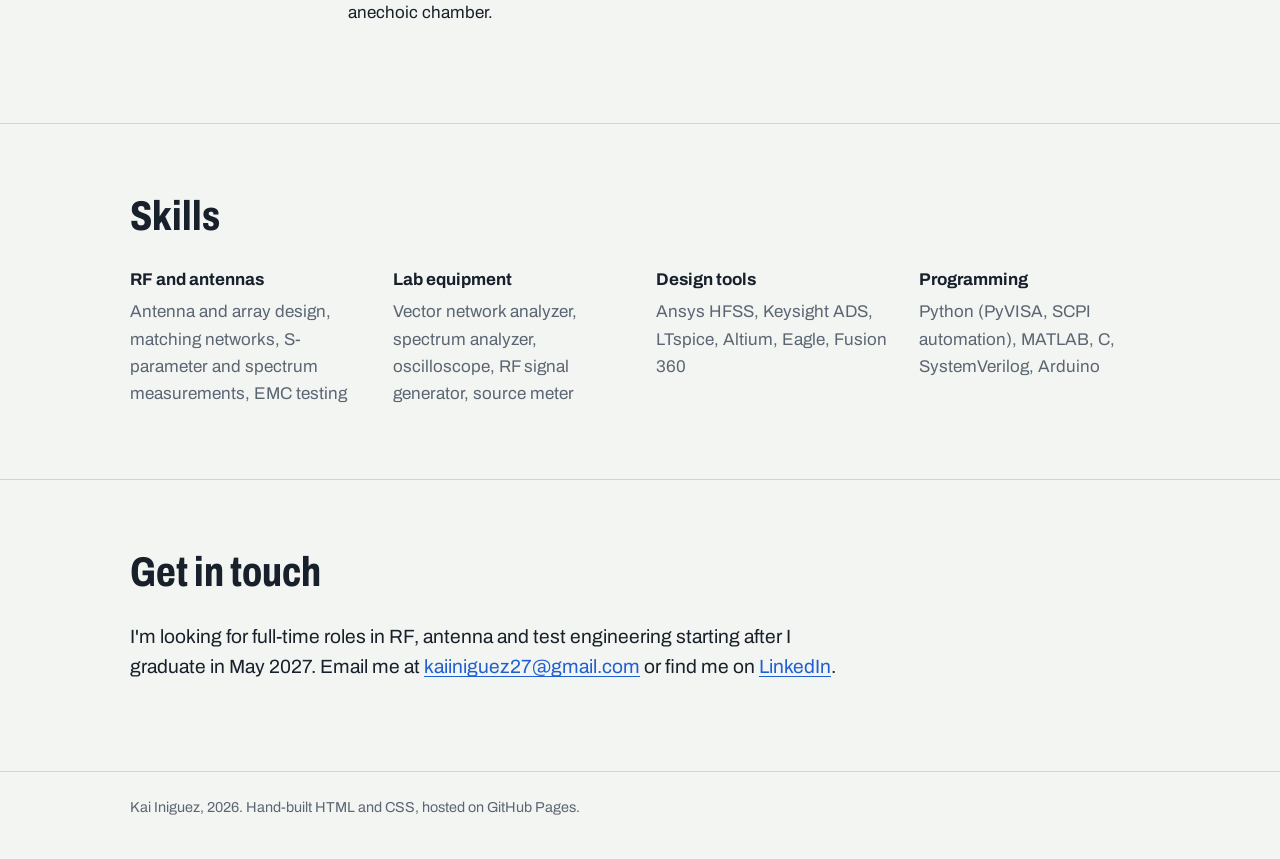
==== commit a7562fc1: "Rename RC car project to RC Car Embedded Control System Co-Authored-By: Claude Opus 5.5 <noreply@ant" ====
--- a/index.html
+++ b/index.html
@@ -128,7 +128,7 @@
               <img src="assets/img/rccar-photo.jpg" alt="The finished Bluetooth RC car" loading="lazy">
             </div>
             <p class="kind">EE 329 final project, Spring 2026</p>
-            <h3>Bluetooth-controlled RC car</h3>
+            <h3>RC Car Embedded Control System</h3>
             <p>An RC car built from parts and driven from a phone. I wrote the Bluetooth firmware on the STM32 and connected it to the motor and steering control.</p>
             <p class="tools">C, STM32, UART, interrupts, PWM</p>
           </a>
